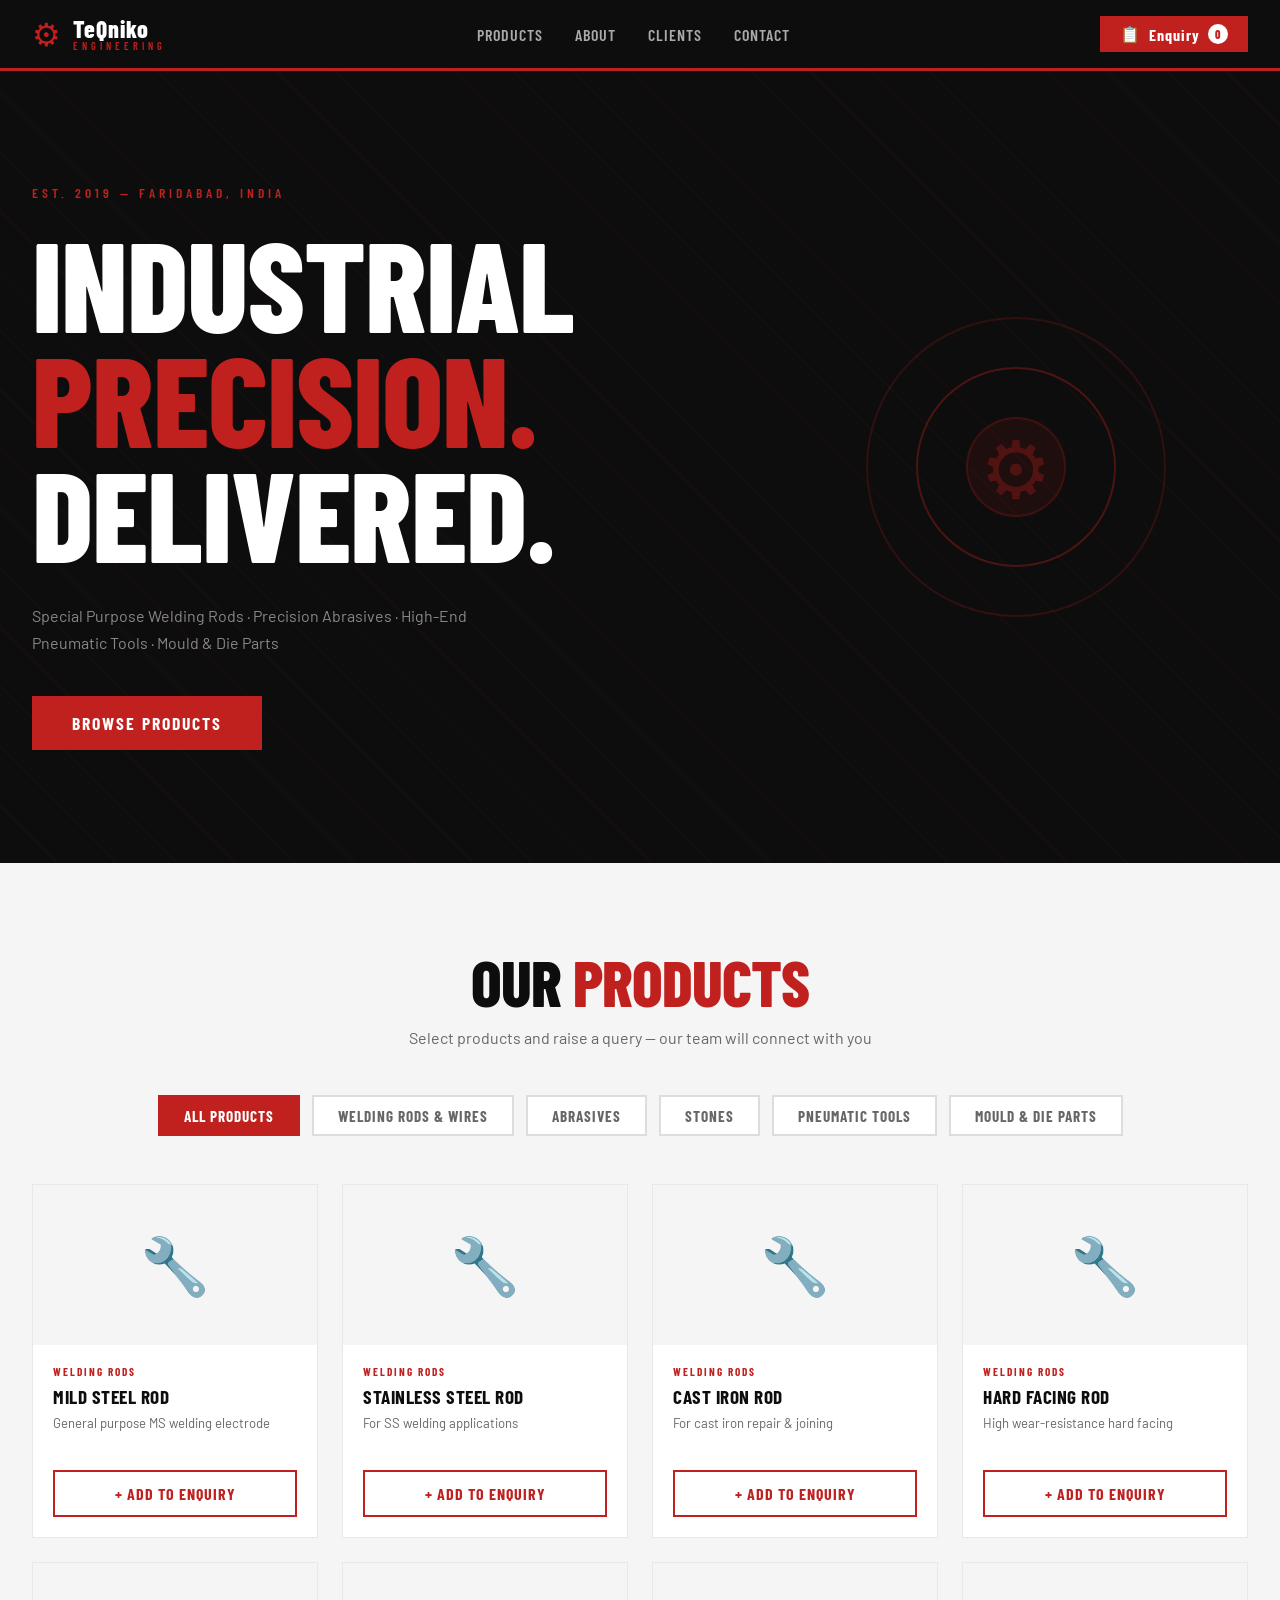
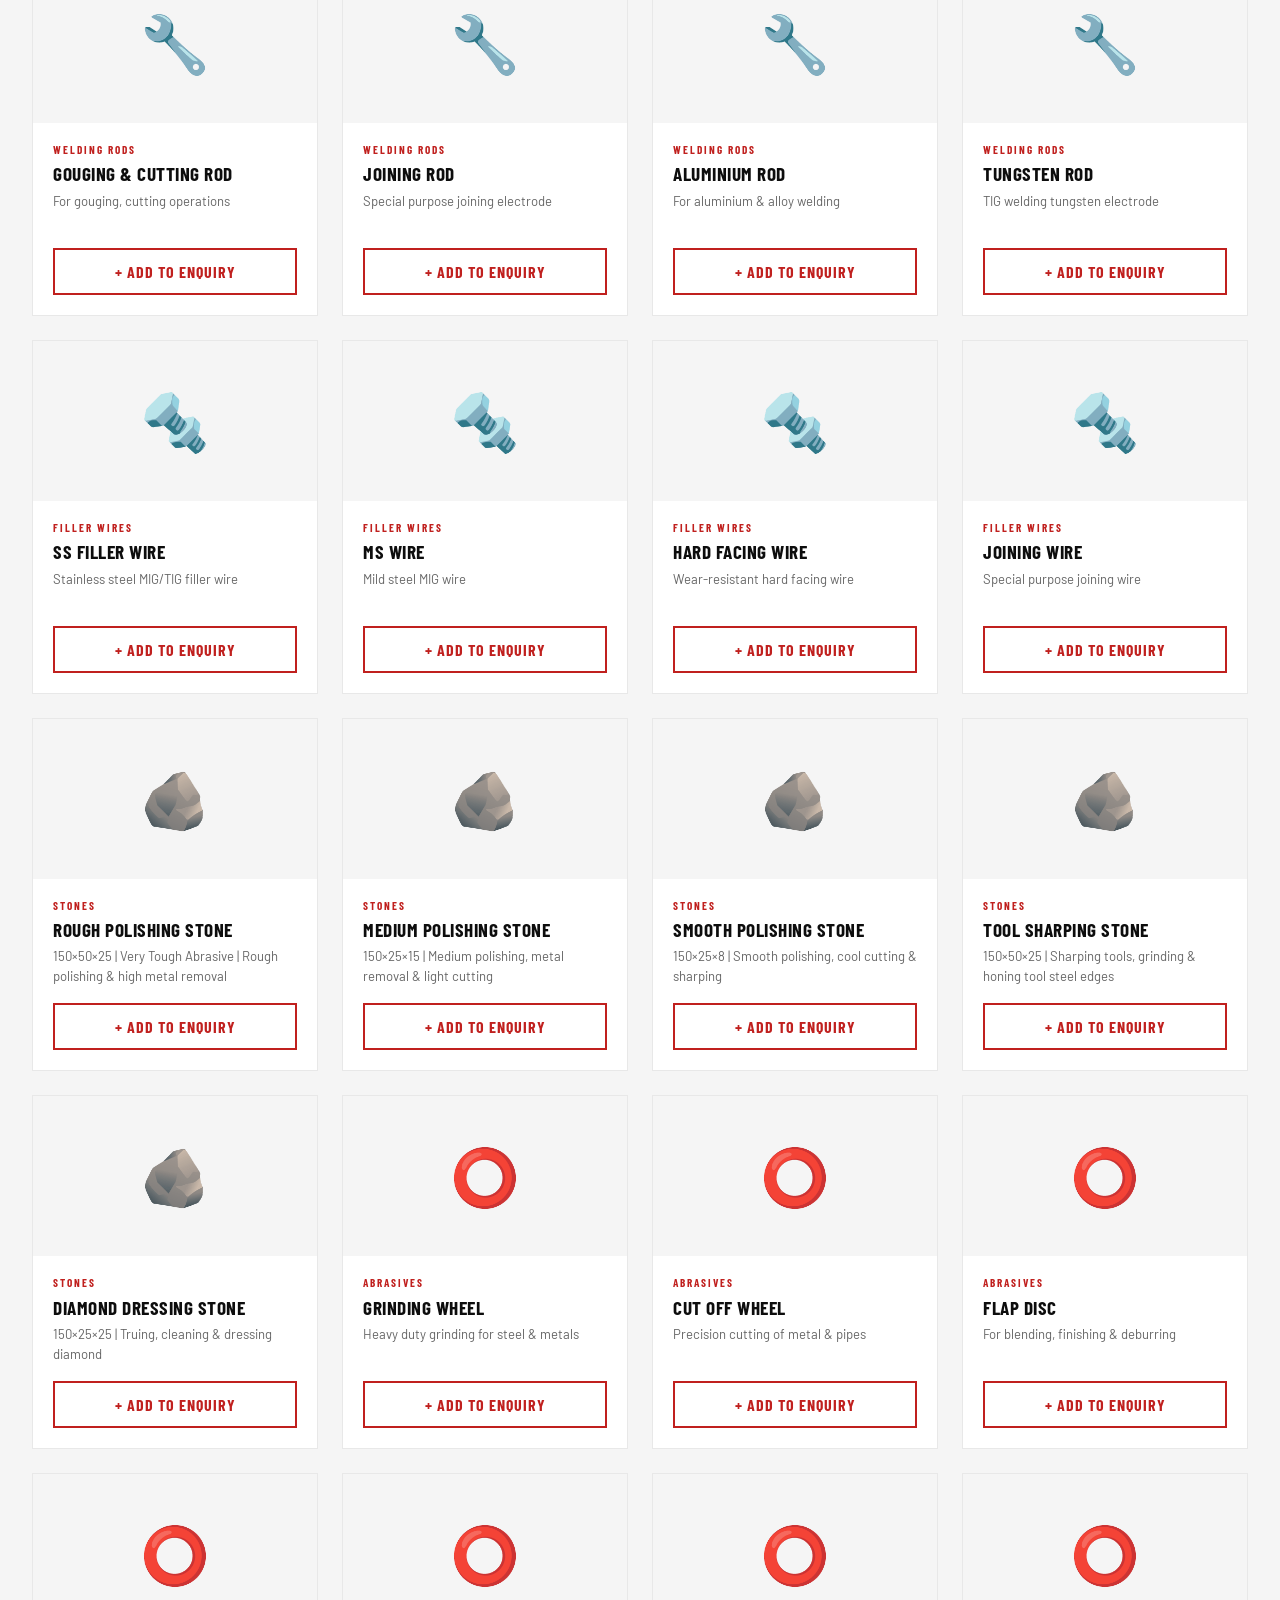
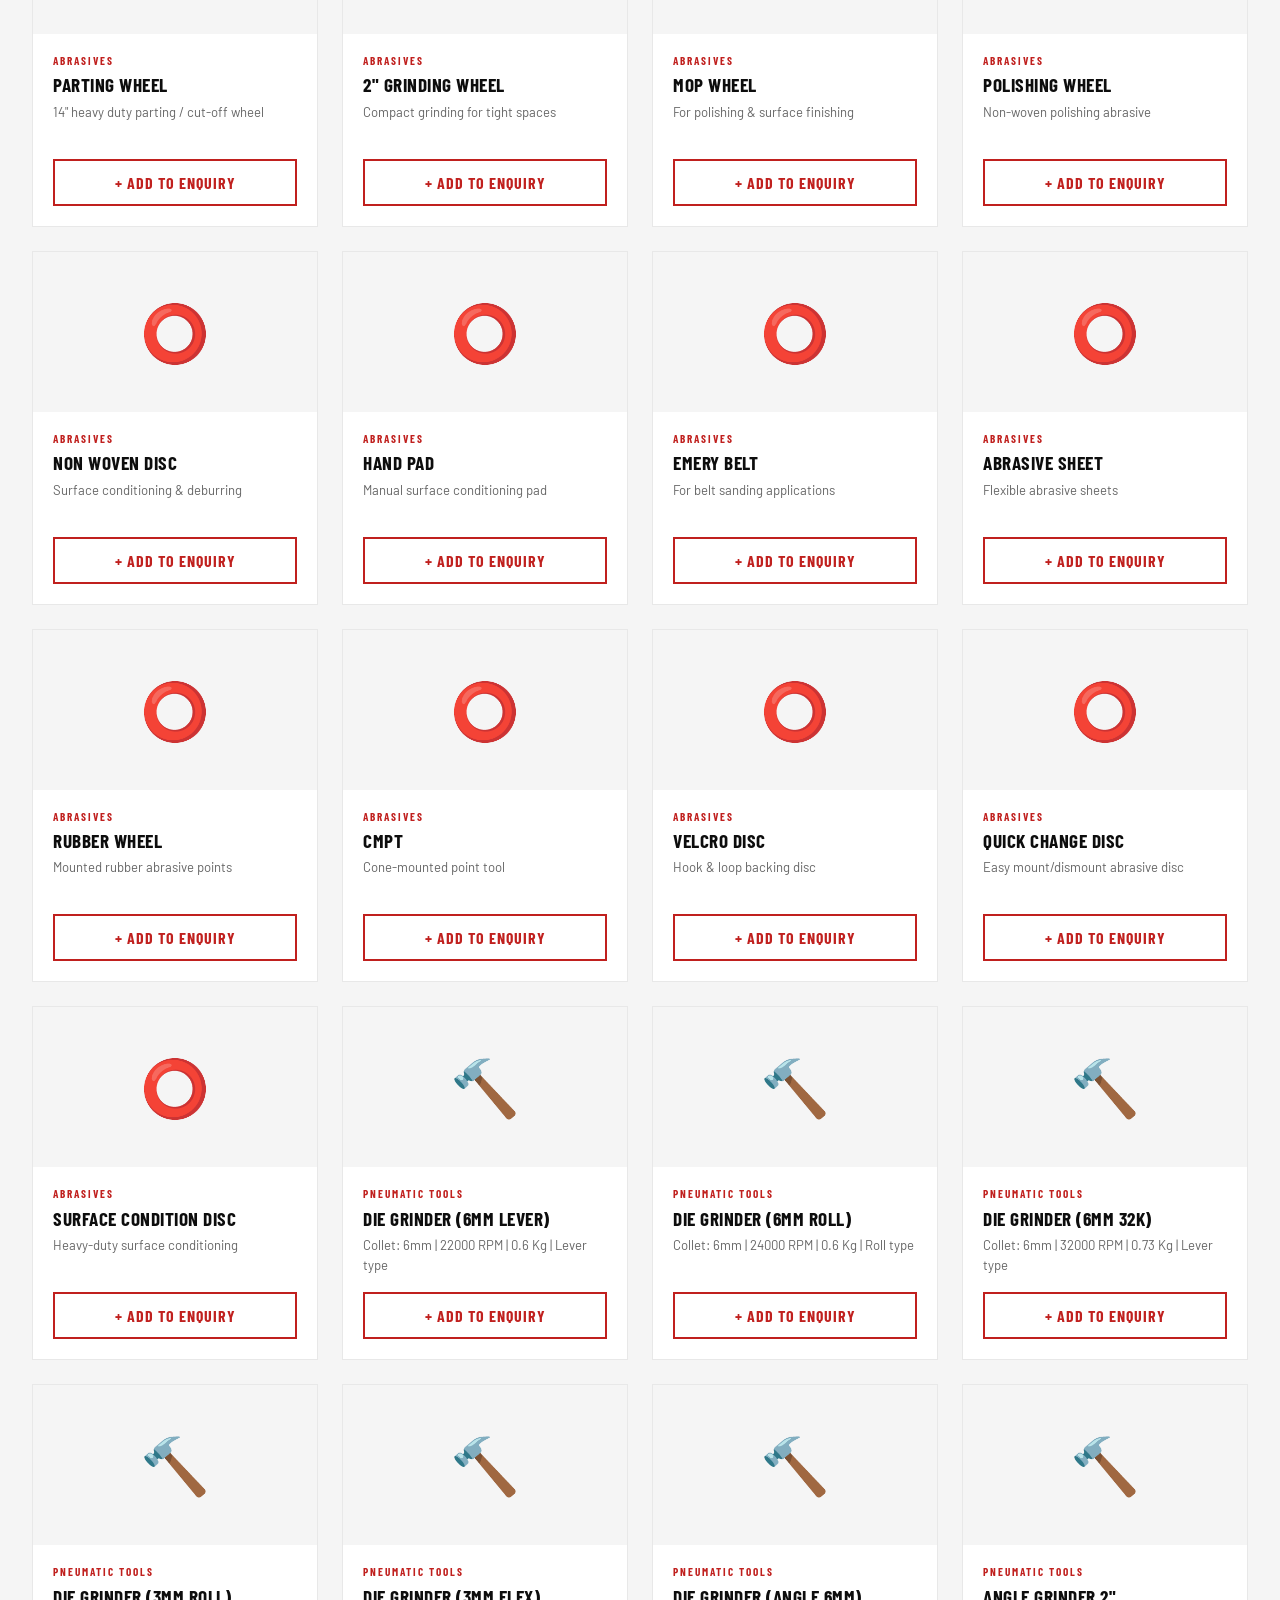
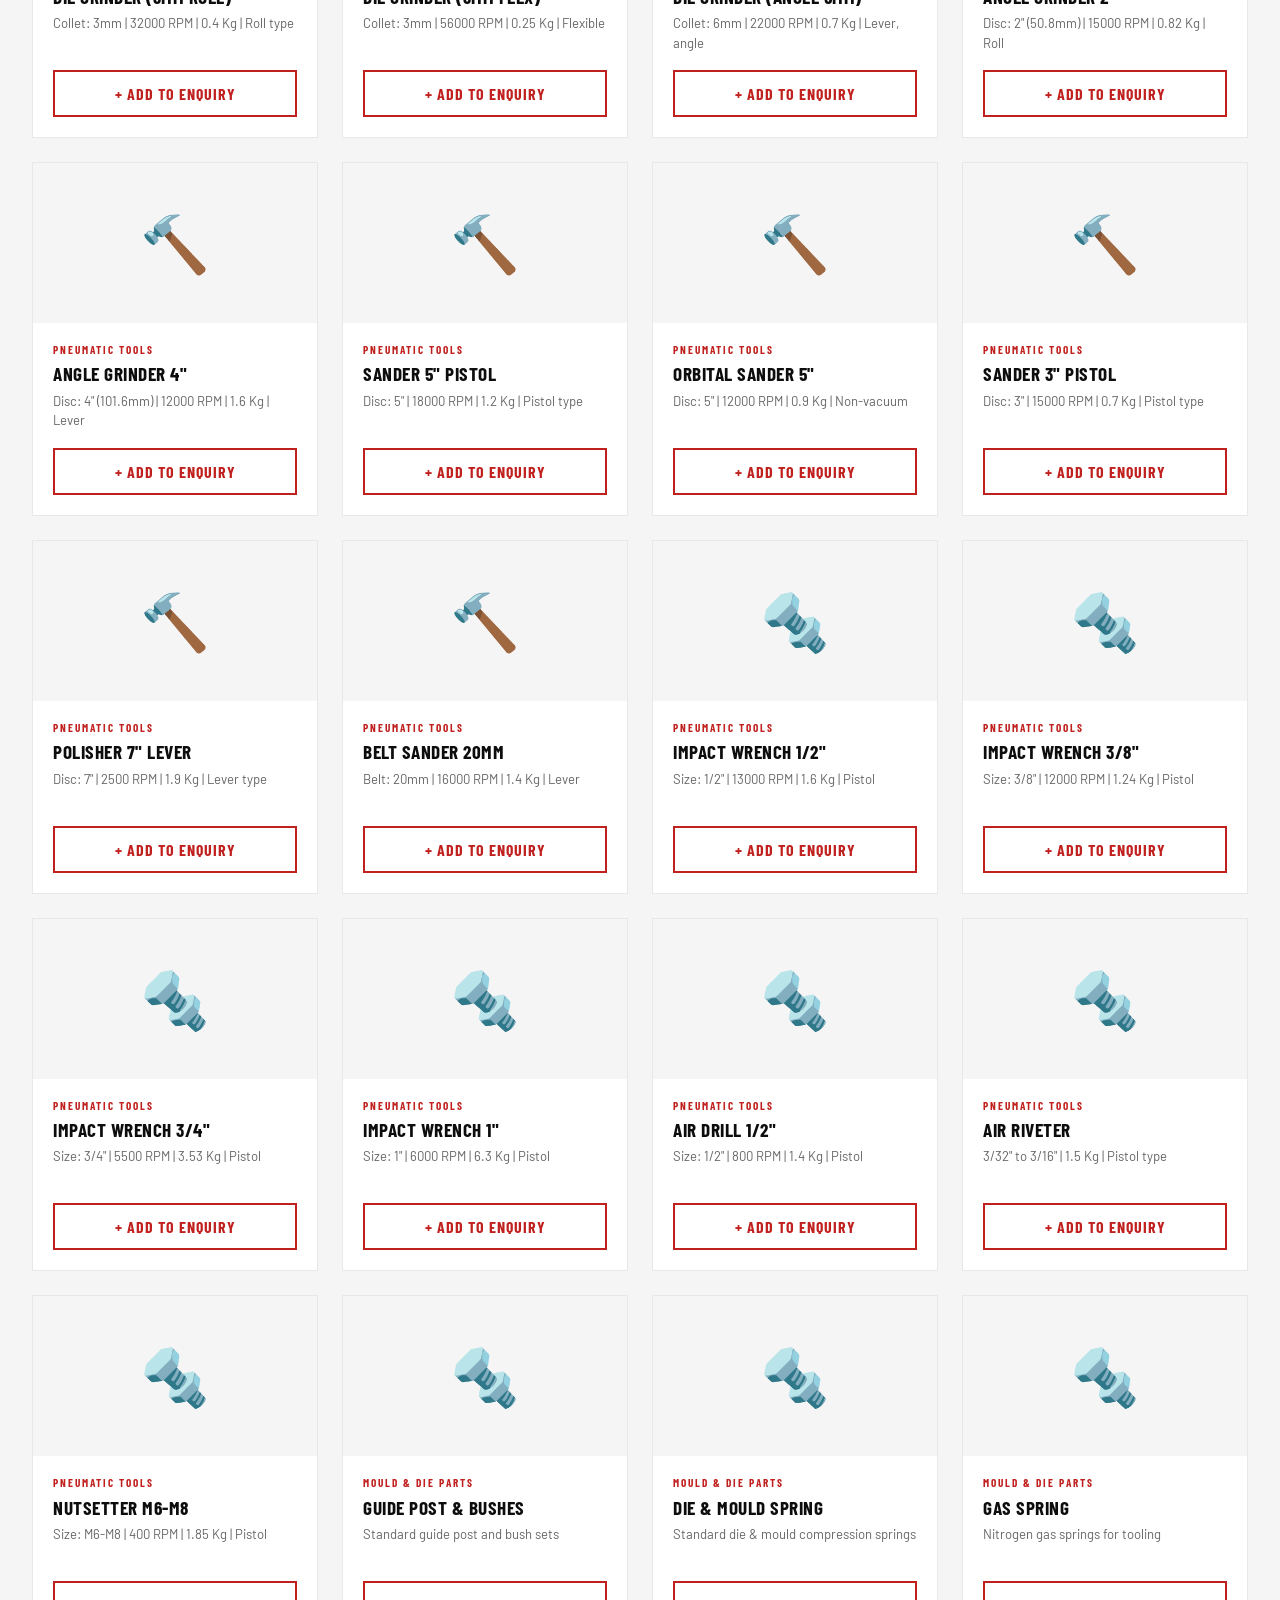
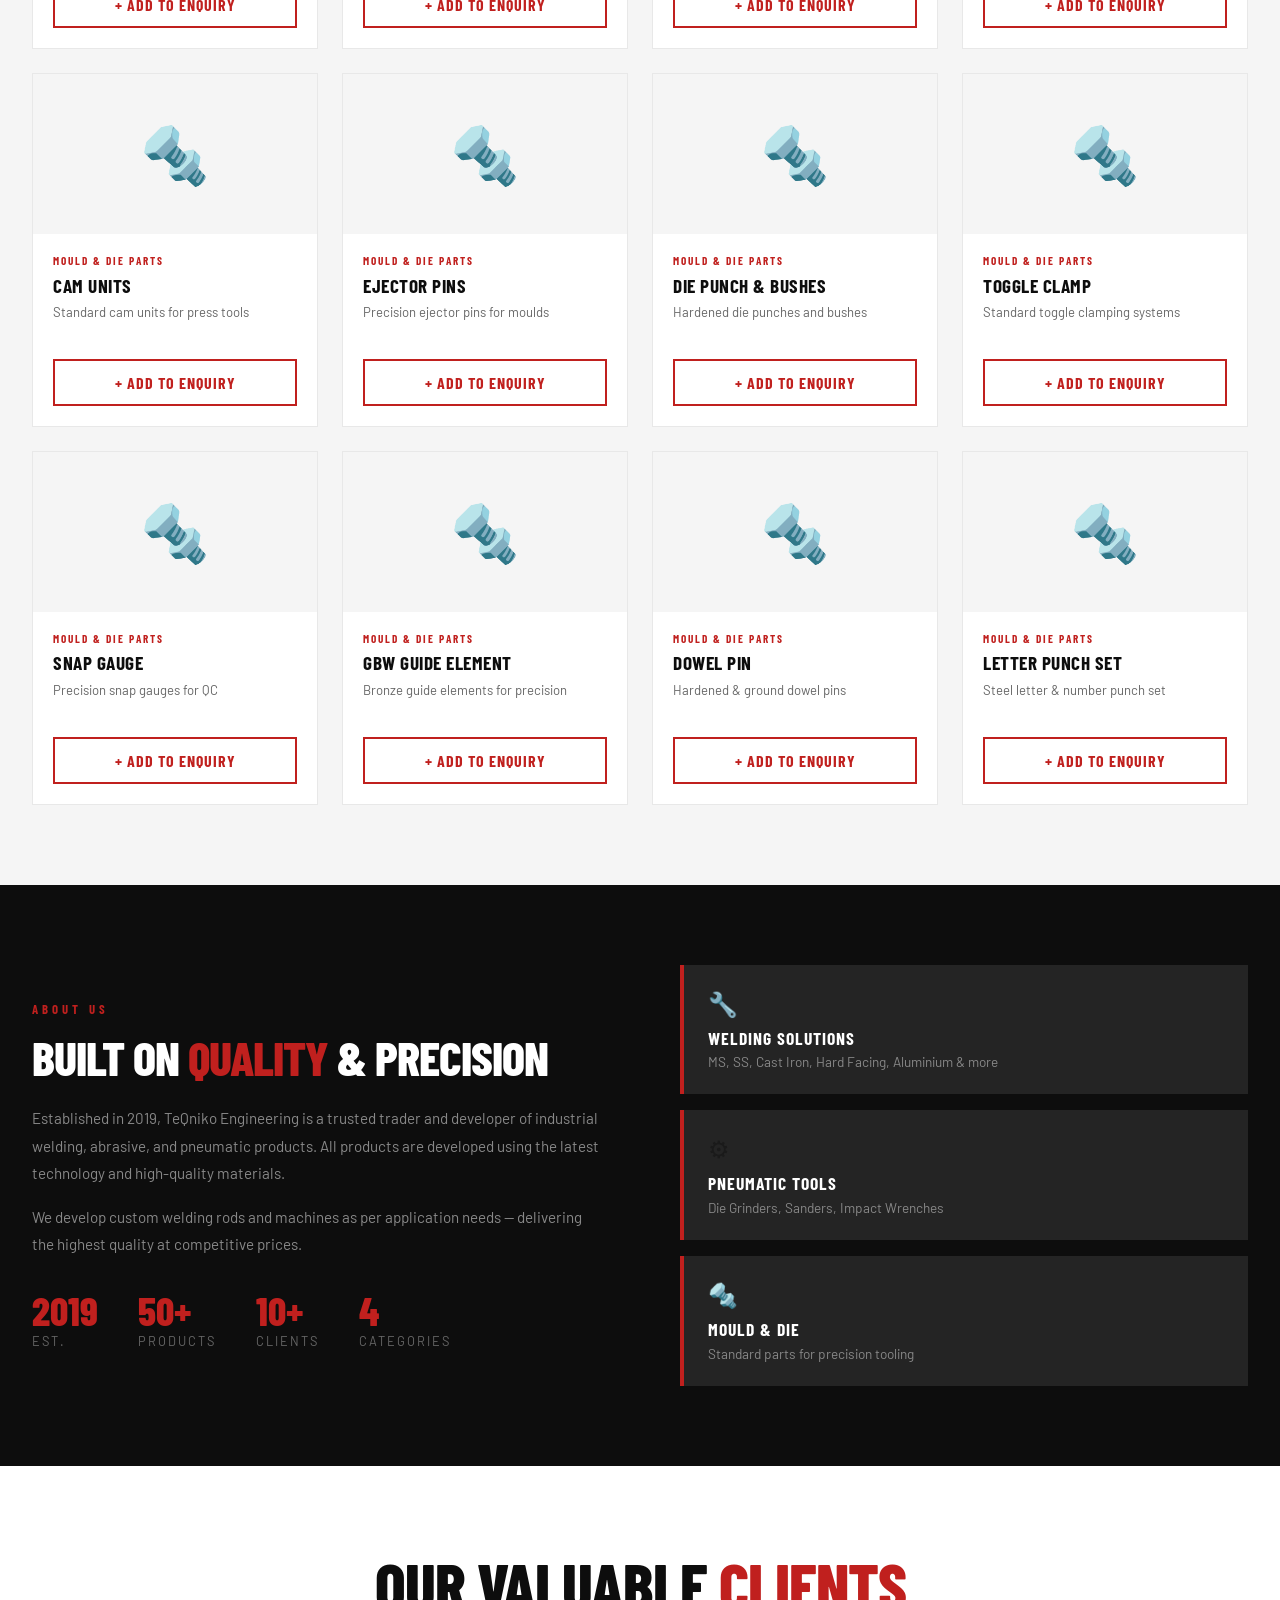
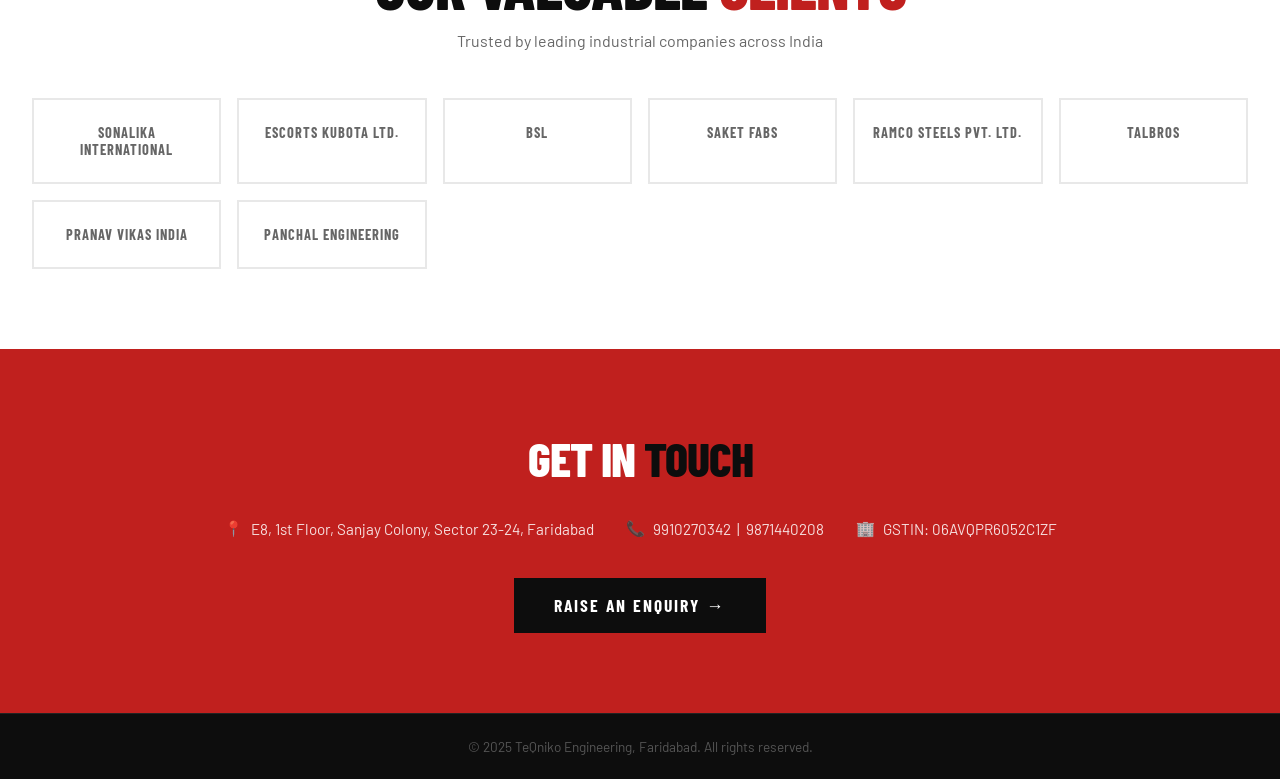
==== index.html @ f4d9d959 "Initial commit" ====
<!DOCTYPE html>
<html lang="en">
<head>
  <meta charset="UTF-8" />
  <meta name="viewport" content="width=device-width, initial-scale=1.0"/>
  <title>TeQniko Engineering — Industrial Products</title>
  <link rel="stylesheet" href="style.css" />
  <link href="https://fonts.googleapis.com/css2?family=Barlow+Condensed:wght@400;600;700;800&family=Barlow:wght@300;400;500;600&display=swap" rel="stylesheet"/>
</head>
<body>

<!-- HEADER -->
<header class="header">
  <div class="header-inner">
    <div class="logo">
      <div class="logo-icon">⚙</div>
      <div class="logo-text">
        <span class="logo-main">TeQniko</span>
        <span class="logo-sub">ENGINEERING</span>
      </div>
    </div>
    <nav class="nav">
      <a href="#products">Products</a>
      <a href="#about">About</a>
      <a href="#customers">Clients</a>
      <a href="#contact">Contact</a>
    </nav>
    <button class="cart-btn" onclick="window.location.href='cart.html'">
      <span class="cart-icon">📋</span>
      <span>Enquiry</span>
      <span class="cart-count" id="cartCount">0</span>
    </button>
  </div>
</header>

<!-- HERO -->
<section class="hero">
  <div class="hero-bg"></div>
  <div class="hero-content">
    <div class="hero-tag">EST. 2019 — FARIDABAD, INDIA</div>
    <h1 class="hero-title">Industrial<br/><span class="accent">Precision.</span><br/>Delivered.</h1>
    <p class="hero-desc">Special Purpose Welding Rods · Precision Abrasives · High-End Pneumatic Tools · Mould & Die Parts</p>
    <a href="#products" class="hero-cta">Browse Products</a>
  </div>
  <div class="hero-visual">
    <div class="hero-circle c1"></div>
    <div class="hero-circle c2"></div>
    <div class="hero-circle c3"></div>
    <div class="hero-gear">⚙</div>
  </div>
</section>

<!-- CATEGORY FILTER -->
<section class="products-section" id="products">
  <div class="section-header">
    <h2>Our <span class="accent">Products</span></h2>
    <p>Select products and raise a query — our team will connect with you</p>
  </div>
  <div class="filter-bar">
    <button class="filter-btn active" data-cat="all">All Products</button>
    <button class="filter-btn" data-cat="welding">Welding Rods & Wires</button>
    <button class="filter-btn" data-cat="abrasives">Abrasives</button>
    <button class="filter-btn" data-cat="stones">Stones</button>
    <button class="filter-btn" data-cat="pneumatic">Pneumatic Tools</button>
    <button class="filter-btn" data-cat="mould">Mould & Die Parts</button>
  </div>

  <div class="products-grid" id="productsGrid">
    <!-- Injected by JS -->
  </div>
</section>

<!-- ABOUT -->
<section class="about-section" id="about">
  <div class="about-inner">
    <div class="about-text">
      <div class="section-tag">About Us</div>
      <h2>Built on <span class="accent">Quality</span> & Precision</h2>
      <p>Established in 2019, TeQniko Engineering is a trusted trader and developer of industrial welding, abrasive, and pneumatic products. All products are developed using the latest technology and high-quality materials.</p>
      <p>We develop custom welding rods and machines as per application needs — delivering the highest quality at competitive prices.</p>
      <div class="about-stats">
        <div class="stat"><span>2019</span><label>Est.</label></div>
        <div class="stat"><span>50+</span><label>Products</label></div>
        <div class="stat"><span>10+</span><label>Clients</label></div>
        <div class="stat"><span>4</span><label>Categories</label></div>
      </div>
    </div>
    <div class="about-visual">
      <div class="about-card">
        <div class="about-card-icon">🔧</div>
        <h3>Welding Solutions</h3>
        <p>MS, SS, Cast Iron, Hard Facing, Aluminium & more</p>
      </div>
      <div class="about-card">
        <div class="about-card-icon">⚙</div>
        <h3>Pneumatic Tools</h3>
        <p>Die Grinders, Sanders, Impact Wrenches</p>
      </div>
      <div class="about-card">
        <div class="about-card-icon">🔩</div>
        <h3>Mould & Die</h3>
        <p>Standard parts for precision tooling</p>
      </div>
    </div>
  </div>
</section>

<!-- CLIENTS -->
<section class="clients-section" id="customers">
  <div class="section-header">
    <h2>Our Valuable <span class="accent">Clients</span></h2>
    <p>Trusted by leading industrial companies across India</p>
  </div>
  <div class="clients-grid">
    <div class="client-card">Sonalika International</div>
    <div class="client-card">Escorts Kubota Ltd.</div>
    <div class="client-card">BSL</div>
    <div class="client-card">Saket Fabs</div>
    <div class="client-card">Ramco Steels Pvt. Ltd.</div>
    <div class="client-card">Talbros</div>
    <div class="client-card">Pranav Vikas India</div>
    <div class="client-card">Panchal Engineering</div>
  </div>
</section>

<!-- CONTACT -->
<section class="contact-section" id="contact">
  <div class="contact-inner">
    <h2>Get In <span class="accent">Touch</span></h2>
    <div class="contact-details">
      <div class="contact-item">
        <span class="c-icon">📍</span>
        <span>E8, 1st Floor, Sanjay Colony, Sector 23-24, Faridabad</span>
      </div>
      <div class="contact-item">
        <span class="c-icon">📞</span>
        <span>9910270342 &nbsp;|&nbsp; 9871440208</span>
      </div>
      <div class="contact-item">
        <span class="c-icon">🏢</span>
        <span>GSTIN: 06AVQPR6052C1ZF</span>
      </div>
    </div>
    <button class="hero-cta" onclick="window.location.href='cart.html'">Raise an Enquiry →</button>
  </div>
</section>

<!-- FOOTER -->
<footer class="footer">
  <p>© 2025 TeQniko Engineering, Faridabad. All rights reserved.</p>
</footer>

<!-- TOAST -->
<div class="toast" id="toast"></div>

<script src="script.js"></script>
</body>
</html>
---- style.css ----
/* ===========================
   TEQNIKO ENGINEERING — CSS
   Theme: Industrial / Bold Red
=========================== */

:root {
  --red: #C0201E;
  --red-dark: #8B0000;
  --red-light: #E53935;
  --black: #0D0D0D;
  --dark: #1A1A1A;
  --dark2: #242424;
  --grey: #F5F5F5;
  --grey2: #E8E8E8;
  --text: #1A1A1A;
  --text-light: #666;
  --white: #FFFFFF;
  --font-display: 'Barlow Condensed', sans-serif;
  --font-body: 'Barlow', sans-serif;
}

* { box-sizing: border-box; margin: 0; padding: 0; }

html { scroll-behavior: smooth; }

body {
  font-family: var(--font-body);
  background: var(--white);
  color: var(--text);
  overflow-x: hidden;
}

.accent { color: var(--red); }

/* ====== HEADER ====== */
.header {
  position: sticky;
  top: 0;
  z-index: 100;
  background: var(--black);
  border-bottom: 3px solid var(--red);
}

.header-inner {
  max-width: 1280px;
  margin: 0 auto;
  padding: 0 2rem;
  height: 68px;
  display: flex;
  align-items: center;
  justify-content: space-between;
  gap: 2rem;
}

.logo {
  display: flex;
  align-items: center;
  gap: 0.75rem;
}

.logo-icon {
  font-size: 2rem;
  color: var(--red);
  animation: spin-slow 8s linear infinite;
}

@keyframes spin-slow {
  from { transform: rotate(0deg); }
  to { transform: rotate(360deg); }
}

.logo-text {
  display: flex;
  flex-direction: column;
  line-height: 1;
}

.logo-main {
  font-family: var(--font-display);
  font-size: 1.5rem;
  font-weight: 800;
  color: var(--white);
  letter-spacing: 1px;
}

.logo-sub {
  font-family: var(--font-display);
  font-size: 0.65rem;
  font-weight: 600;
  color: var(--red);
  letter-spacing: 4px;
}

.nav {
  display: flex;
  gap: 2rem;
}

.nav a {
  font-family: var(--font-display);
  font-weight: 600;
  font-size: 1rem;
  letter-spacing: 1px;
  color: #aaa;
  text-decoration: none;
  text-transform: uppercase;
  transition: color 0.2s;
}

.nav a:hover { color: var(--red); }

.cart-btn {
  display: flex;
  align-items: center;
  gap: 0.5rem;
  background: var(--red);
  color: white;
  border: none;
  padding: 0.5rem 1.25rem;
  font-family: var(--font-display);
  font-size: 1rem;
  font-weight: 700;
  letter-spacing: 1px;
  cursor: pointer;
  transition: background 0.2s;
  position: relative;
}

.cart-btn:hover { background: var(--red-light); }

.cart-count {
  background: white;
  color: var(--red);
  border-radius: 50%;
  width: 20px;
  height: 20px;
  display: flex;
  align-items: center;
  justify-content: center;
  font-size: 0.75rem;
  font-weight: 800;
}

.back-link {
  color: #aaa;
  text-decoration: none;
  font-family: var(--font-display);
  font-size: 1rem;
  font-weight: 600;
  letter-spacing: 1px;
  transition: color 0.2s;
}
.back-link:hover { color: var(--red); }

/* ====== HERO ====== */
.hero {
  background: var(--black);
  min-height: 88vh;
  display: flex;
  align-items: center;
  position: relative;
  overflow: hidden;
  padding: 4rem 2rem;
}

.hero-bg {
  position: absolute;
  inset: 0;
  background: repeating-linear-gradient(
    45deg,
    transparent,
    transparent 40px,
    rgba(192, 32, 30, 0.04) 40px,
    rgba(192, 32, 30, 0.04) 42px
  );
}

.hero-content {
  max-width: 1280px;
  margin: 0 auto;
  width: 100%;
  position: relative;
  z-index: 2;
}

.hero-tag {
  font-family: var(--font-display);
  font-size: 0.85rem;
  font-weight: 600;
  letter-spacing: 4px;
  color: var(--red);
  margin-bottom: 1.5rem;
  text-transform: uppercase;
}

.hero-title {
  font-family: var(--font-display);
  font-size: clamp(4rem, 10vw, 8rem);
  font-weight: 800;
  line-height: 0.9;
  color: var(--white);
  text-transform: uppercase;
  margin-bottom: 2rem;
  letter-spacing: -1px;
}

.hero-desc {
  font-size: 1rem;
  color: #888;
  max-width: 480px;
  line-height: 1.7;
  margin-bottom: 2.5rem;
}

.hero-cta {
  display: inline-block;
  background: var(--red);
  color: white;
  padding: 1rem 2.5rem;
  font-family: var(--font-display);
  font-size: 1.1rem;
  font-weight: 700;
  letter-spacing: 2px;
  text-transform: uppercase;
  text-decoration: none;
  border: none;
  cursor: pointer;
  transition: background 0.2s, transform 0.2s;
}

.hero-cta:hover {
  background: var(--red-light);
  transform: translateY(-2px);
}

.hero-visual {
  position: absolute;
  right: 5%;
  top: 50%;
  transform: translateY(-50%);
  width: 400px;
  height: 400px;
}

.hero-circle {
  position: absolute;
  border-radius: 50%;
  border: 2px solid rgba(192, 32, 30, 0.2);
}

.c1 { width: 300px; height: 300px; top: 50px; left: 50px; animation: pulse 3s ease-in-out infinite; }
.c2 { width: 200px; height: 200px; top: 100px; left: 100px; animation: pulse 3s ease-in-out infinite 0.5s; border-color: rgba(192,32,30,0.35); }
.c3 { width: 100px; height: 100px; top: 150px; left: 150px; background: rgba(192,32,30,0.1); animation: pulse 3s ease-in-out infinite 1s; }

.hero-gear {
  position: absolute;
  top: 50%;
  left: 50%;
  transform: translate(-50%, -50%);
  font-size: 5rem;
  color: var(--red);
  opacity: 0.3;
  animation: spin-slow 12s linear infinite;
}

@keyframes pulse {
  0%, 100% { transform: scale(1); opacity: 0.6; }
  50% { transform: scale(1.05); opacity: 1; }
}

/* ====== PRODUCTS SECTION ====== */
.products-section {
  padding: 5rem 2rem;
  background: var(--grey);
}

.section-header {
  text-align: center;
  max-width: 1280px;
  margin: 0 auto 3rem;
}

.section-header h2 {
  font-family: var(--font-display);
  font-size: clamp(2.5rem, 5vw, 4rem);
  font-weight: 800;
  text-transform: uppercase;
  letter-spacing: -1px;
  color: var(--black);
}

.section-header p {
  color: var(--text-light);
  margin-top: 0.5rem;
  font-size: 1rem;
}

.filter-bar {
  display: flex;
  flex-wrap: wrap;
  gap: 0.75rem;
  max-width: 1280px;
  margin: 0 auto 3rem;
  justify-content: center;
}

.filter-btn {
  font-family: var(--font-display);
  font-size: 0.95rem;
  font-weight: 700;
  letter-spacing: 1px;
  text-transform: uppercase;
  padding: 0.6rem 1.5rem;
  border: 2px solid #ddd;
  background: white;
  color: var(--text-light);
  cursor: pointer;
  transition: all 0.2s;
}

.filter-btn:hover, .filter-btn.active {
  background: var(--red);
  color: white;
  border-color: var(--red);
}

.products-grid {
  max-width: 1280px;
  margin: 0 auto;
  display: grid;
  grid-template-columns: repeat(auto-fill, minmax(260px, 1fr));
  gap: 1.5rem;
}

/* ====== PRODUCT CARD ====== */
.product-card {
  background: white;
  border: 1px solid var(--grey2);
  overflow: hidden;
  transition: transform 0.2s, box-shadow 0.2s;
  animation: fadeIn 0.4s ease forwards;
  opacity: 0;
}

@keyframes fadeIn {
  from { opacity: 0; transform: translateY(16px); }
  to { opacity: 1; transform: translateY(0); }
}

.product-card:hover {
  transform: translateY(-4px);
  box-shadow: 0 12px 32px rgba(0,0,0,0.12);
}

.product-card.added {
  border-color: var(--red);
  box-shadow: 0 0 0 2px var(--red);
}

.product-img {
  width: 100%;
  height: 200px;
  object-fit: cover;
  background: #f0f0f0;
  display: flex;
  align-items: center;
  justify-content: center;
  font-size: 4rem;
}

.product-img img {
  width: 100%;
  height: 100%;
  object-fit: cover;
}

.product-body {
  padding: 1.25rem;
}

.product-cat {
  font-family: var(--font-display);
  font-size: 0.7rem;
  font-weight: 700;
  letter-spacing: 2px;
  text-transform: uppercase;
  color: var(--red);
  margin-bottom: 0.4rem;
}

.product-name {
  font-family: var(--font-display);
  font-size: 1.2rem;
  font-weight: 700;
  color: var(--black);
  text-transform: uppercase;
  letter-spacing: 0.5px;
  margin-bottom: 0.4rem;
}

.product-spec {
  font-size: 0.82rem;
  color: var(--text-light);
  line-height: 1.5;
  margin-bottom: 1rem;
  min-height: 2.5rem;
}

.add-btn {
  width: 100%;
  padding: 0.75rem;
  font-family: var(--font-display);
  font-size: 1rem;
  font-weight: 700;
  letter-spacing: 1px;
  text-transform: uppercase;
  border: 2px solid var(--red);
  background: transparent;
  color: var(--red);
  cursor: pointer;
  transition: all 0.2s;
}

.add-btn:hover {
  background: var(--red);
  color: white;
}

.add-btn.added-state {
  background: var(--red);
  color: white;
}

/* ====== ABOUT ====== */
.about-section {
  padding: 5rem 2rem;
  background: var(--black);
}

.about-inner {
  max-width: 1280px;
  margin: 0 auto;
  display: grid;
  grid-template-columns: 1fr 1fr;
  gap: 5rem;
  align-items: center;
}

.section-tag {
  font-family: var(--font-display);
  font-size: 0.8rem;
  font-weight: 700;
  letter-spacing: 4px;
  color: var(--red);
  text-transform: uppercase;
  margin-bottom: 1rem;
}

.about-text h2 {
  font-family: var(--font-display);
  font-size: 3rem;
  font-weight: 800;
  color: white;
  text-transform: uppercase;
  letter-spacing: -1px;
  line-height: 1;
  margin-bottom: 1.5rem;
}

.about-text p {
  color: #888;
  line-height: 1.8;
  margin-bottom: 1rem;
  font-size: 0.95rem;
}

.about-stats {
  display: flex;
  gap: 2.5rem;
  margin-top: 2rem;
}

.stat span {
  display: block;
  font-family: var(--font-display);
  font-size: 2.5rem;
  font-weight: 800;
  color: var(--red);
  line-height: 1;
}

.stat label {
  font-size: 0.8rem;
  color: #666;
  text-transform: uppercase;
  letter-spacing: 2px;
}

.about-visual {
  display: flex;
  flex-direction: column;
  gap: 1rem;
}

.about-card {
  background: var(--dark2);
  border-left: 4px solid var(--red);
  padding: 1.5rem;
  transition: transform 0.2s;
}

.about-card:hover { transform: translateX(4px); }

.about-card-icon { font-size: 1.5rem; margin-bottom: 0.5rem; }

.about-card h3 {
  font-family: var(--font-display);
  font-size: 1.1rem;
  font-weight: 700;
  color: white;
  text-transform: uppercase;
  letter-spacing: 1px;
  margin-bottom: 0.3rem;
}

.about-card p { font-size: 0.85rem; color: #888; }

/* ====== CLIENTS ====== */
.clients-section {
  padding: 5rem 2rem;
  background: white;
}

.clients-grid {
  max-width: 1280px;
  margin: 0 auto;
  display: grid;
  grid-template-columns: repeat(auto-fill, minmax(180px, 1fr));
  gap: 1rem;
}

.client-card {
  border: 2px solid var(--grey2);
  padding: 1.5rem 1rem;
  text-align: center;
  font-family: var(--font-display);
  font-size: 0.9rem;
  font-weight: 700;
  letter-spacing: 1px;
  color: var(--text-light);
  text-transform: uppercase;
  transition: all 0.2s;
}

.client-card:hover {
  border-color: var(--red);
  color: var(--red);
}

/* ====== CONTACT ====== */
.contact-section {
  padding: 5rem 2rem;
  background: var(--red);
}

.contact-inner {
  max-width: 1280px;
  margin: 0 auto;
  text-align: center;
}

.contact-inner h2 {
  font-family: var(--font-display);
  font-size: 3rem;
  font-weight: 800;
  color: white;
  text-transform: uppercase;
  letter-spacing: -1px;
  margin-bottom: 2rem;
}

.contact-inner h2 .accent { color: var(--black); }

.contact-details {
  display: flex;
  justify-content: center;
  flex-wrap: wrap;
  gap: 2rem;
  margin-bottom: 2.5rem;
}

.contact-item {
  display: flex;
  align-items: center;
  gap: 0.5rem;
  color: rgba(255,255,255,0.85);
  font-size: 0.95rem;
}

.contact-inner .hero-cta {
  background: var(--black);
  color: white;
}

.contact-inner .hero-cta:hover { background: var(--dark2); }

/* ====== FOOTER ====== */
.footer {
  background: var(--black);
  border-top: 1px solid #222;
  padding: 1.5rem 2rem;
  text-align: center;
  color: #555;
  font-size: 0.85rem;
}

/* ====== TOAST ====== */
.toast {
  position: fixed;
  bottom: 2rem;
  right: 2rem;
  background: var(--black);
  color: white;
  padding: 1rem 1.75rem;
  font-family: var(--font-display);
  font-size: 1rem;
  font-weight: 600;
  letter-spacing: 1px;
  border-left: 4px solid var(--red);
  transform: translateX(200%);
  transition: transform 0.3s ease;
  z-index: 999;
}

.toast.show { transform: translateX(0); }

/* ====== CART PAGE ====== */
.cart-page { background: var(--grey); }

.cart-main {
  max-width: 1280px;
  margin: 0 auto;
  padding: 3rem 2rem;
}

.cart-container {
  display: grid;
  grid-template-columns: 1fr 1fr;
  gap: 3rem;
  align-items: start;
}

.cart-title {
  font-family: var(--font-display);
  font-size: 2rem;
  font-weight: 800;
  text-transform: uppercase;
  letter-spacing: -0.5px;
  color: var(--black);
  margin-bottom: 0.25rem;
}

.cart-subtitle {
  font-size: 0.9rem;
  color: var(--text-light);
  margin-bottom: 2rem;
}

.cart-items {
  display: flex;
  flex-direction: column;
  gap: 0.75rem;
}

.cart-item {
  background: white;
  border: 1px solid var(--grey2);
  padding: 1rem 1.25rem;
  display: flex;
  align-items: center;
  gap: 1rem;
  animation: fadeIn 0.3s ease forwards;
}

.cart-item-icon {
  font-size: 2rem;
  width: 50px;
  text-align: center;
}

.cart-item-info { flex: 1; }

.cart-item-name {
  font-family: var(--font-display);
  font-size: 1rem;
  font-weight: 700;
  text-transform: uppercase;
  color: var(--black);
}

.cart-item-cat {
  font-size: 0.78rem;
  color: var(--red);
  font-weight: 600;
  letter-spacing: 1px;
  text-transform: uppercase;
}

.cart-item-remove {
  background: none;
  border: none;
  color: #ccc;
  cursor: pointer;
  font-size: 1.2rem;
  transition: color 0.2s;
  padding: 0.25rem;
}

.cart-item-remove:hover { color: var(--red); }

.cart-empty {
  text-align: center;
  padding: 3rem 1rem;
  color: var(--text-light);
}

.empty-icon { font-size: 3rem; margin-bottom: 1rem; }

.cart-actions {
  display: flex;
  gap: 1rem;
  margin-top: 1.5rem;
  align-items: center;
}

.add-more-btn {
  font-family: var(--font-display);
  font-size: 0.9rem;
  font-weight: 700;
  letter-spacing: 1px;
  text-transform: uppercase;
  color: var(--red);
  text-decoration: none;
  border: 2px solid var(--red);
  padding: 0.6rem 1.25rem;
  transition: all 0.2s;
}

.add-more-btn:hover { background: var(--red); color: white; }

.clear-btn {
  font-family: var(--font-display);
  font-size: 0.9rem;
  font-weight: 700;
  letter-spacing: 1px;
  text-transform: uppercase;
  color: #aaa;
  border: 2px solid #ddd;
  background: none;
  padding: 0.6rem 1.25rem;
  cursor: pointer;
  transition: all 0.2s;
}

.clear-btn:hover { border-color: #999; color: #555; }

/* ====== FORM ====== */
.enquiry-form {
  background: white;
  padding: 2rem;
  border: 1px solid var(--grey2);
}

.form-group {
  margin-bottom: 1.25rem;
}

.form-group label {
  display: block;
  font-family: var(--font-display);
  font-size: 0.85rem;
  font-weight: 700;
  letter-spacing: 1px;
  text-transform: uppercase;
  color: var(--text-light);
  margin-bottom: 0.4rem;
}

.form-group input,
.form-group textarea {
  width: 100%;
  padding: 0.75rem 1rem;
  border: 2px solid var(--grey2);
  background: var(--grey);
  font-family: var(--font-body);
  font-size: 0.95rem;
  color: var(--text);
  outline: none;
  transition: border-color 0.2s;
  resize: none;
}

.form-group input:focus,
.form-group textarea:focus {
  border-color: var(--red);
  background: white;
}

.form-row {
  display: grid;
  grid-template-columns: 1fr 1fr;
  gap: 1rem;
}

.submit-btn {
  width: 100%;
  padding: 1.1rem;
  background: var(--red);
  color: white;
  border: none;
  font-family: var(--font-display);
  font-size: 1.2rem;
  font-weight: 800;
  letter-spacing: 2px;
  text-transform: uppercase;
  cursor: pointer;
  transition: background 0.2s, transform 0.2s;
  margin-top: 0.5rem;
}

.submit-btn:hover {
  background: var(--red-light);
  transform: translateY(-2px);
}

.submit-btn:disabled {
  background: #ccc;
  cursor: not-allowed;
  transform: none;
}

.form-note {
  font-size: 0.78rem;
  color: var(--text-light);
  text-align: center;
  margin-top: 1rem;
  line-height: 1.5;
}

/* ====== THANK YOU PAGE ====== */
.thankyou-page { background: var(--grey); }

.ty-main {
  min-height: 80vh;
  display: flex;
  align-items: center;
  justify-content: center;
  padding: 3rem 2rem;
}

.ty-card {
  background: white;
  border: 1px solid var(--grey2);
  border-top: 6px solid var(--red);
  max-width: 580px;
  width: 100%;
  padding: 3rem 2.5rem;
  text-align: center;
  animation: fadeIn 0.5s ease forwards;
}

.ty-icon { font-size: 4rem; margin-bottom: 1rem; }

.ty-card h1 {
  font-family: var(--font-display);
  font-size: 3rem;
  font-weight: 800;
  text-transform: uppercase;
  letter-spacing: -1px;
  color: var(--black);
  margin-bottom: 1rem;
}

.ty-msg {
  color: var(--text-light);
  line-height: 1.7;
  margin-bottom: 2rem;
  font-size: 0.95rem;
}

.ty-details {
  background: var(--grey);
  border: 1px solid var(--grey2);
  padding: 1.5rem;
  margin-bottom: 2rem;
  text-align: left;
}

.ty-row {
  display: flex;
  justify-content: space-between;
  padding: 0.5rem 0;
  border-bottom: 1px solid var(--grey2);
  font-size: 0.9rem;
}

.ty-row:last-child { border-bottom: none; }

.ty-row span { color: var(--text-light); }
.ty-row strong { color: var(--black); }

.ty-actions { margin-bottom: 1.5rem; }

.ty-contact {
  font-size: 0.85rem;
  color: var(--text-light);
}

.ty-contact a {
  display: block;
  color: var(--red);
  font-weight: 600;
  text-decoration: none;
  margin-top: 0.3rem;
}

/* ====== RESPONSIVE ====== */
@media (max-width: 900px) {
  .nav { display: none; }
  .hero-visual { display: none; }
  .about-inner { grid-template-columns: 1fr; gap: 2rem; }
  .cart-container { grid-template-columns: 1fr; }
  .form-row { grid-template-columns: 1fr; }
}

@media (max-width: 600px) {
  .hero-title { font-size: 3.5rem; }
  .about-stats { gap: 1.5rem; }
  .products-grid { grid-template-columns: 1fr 1fr; }
}
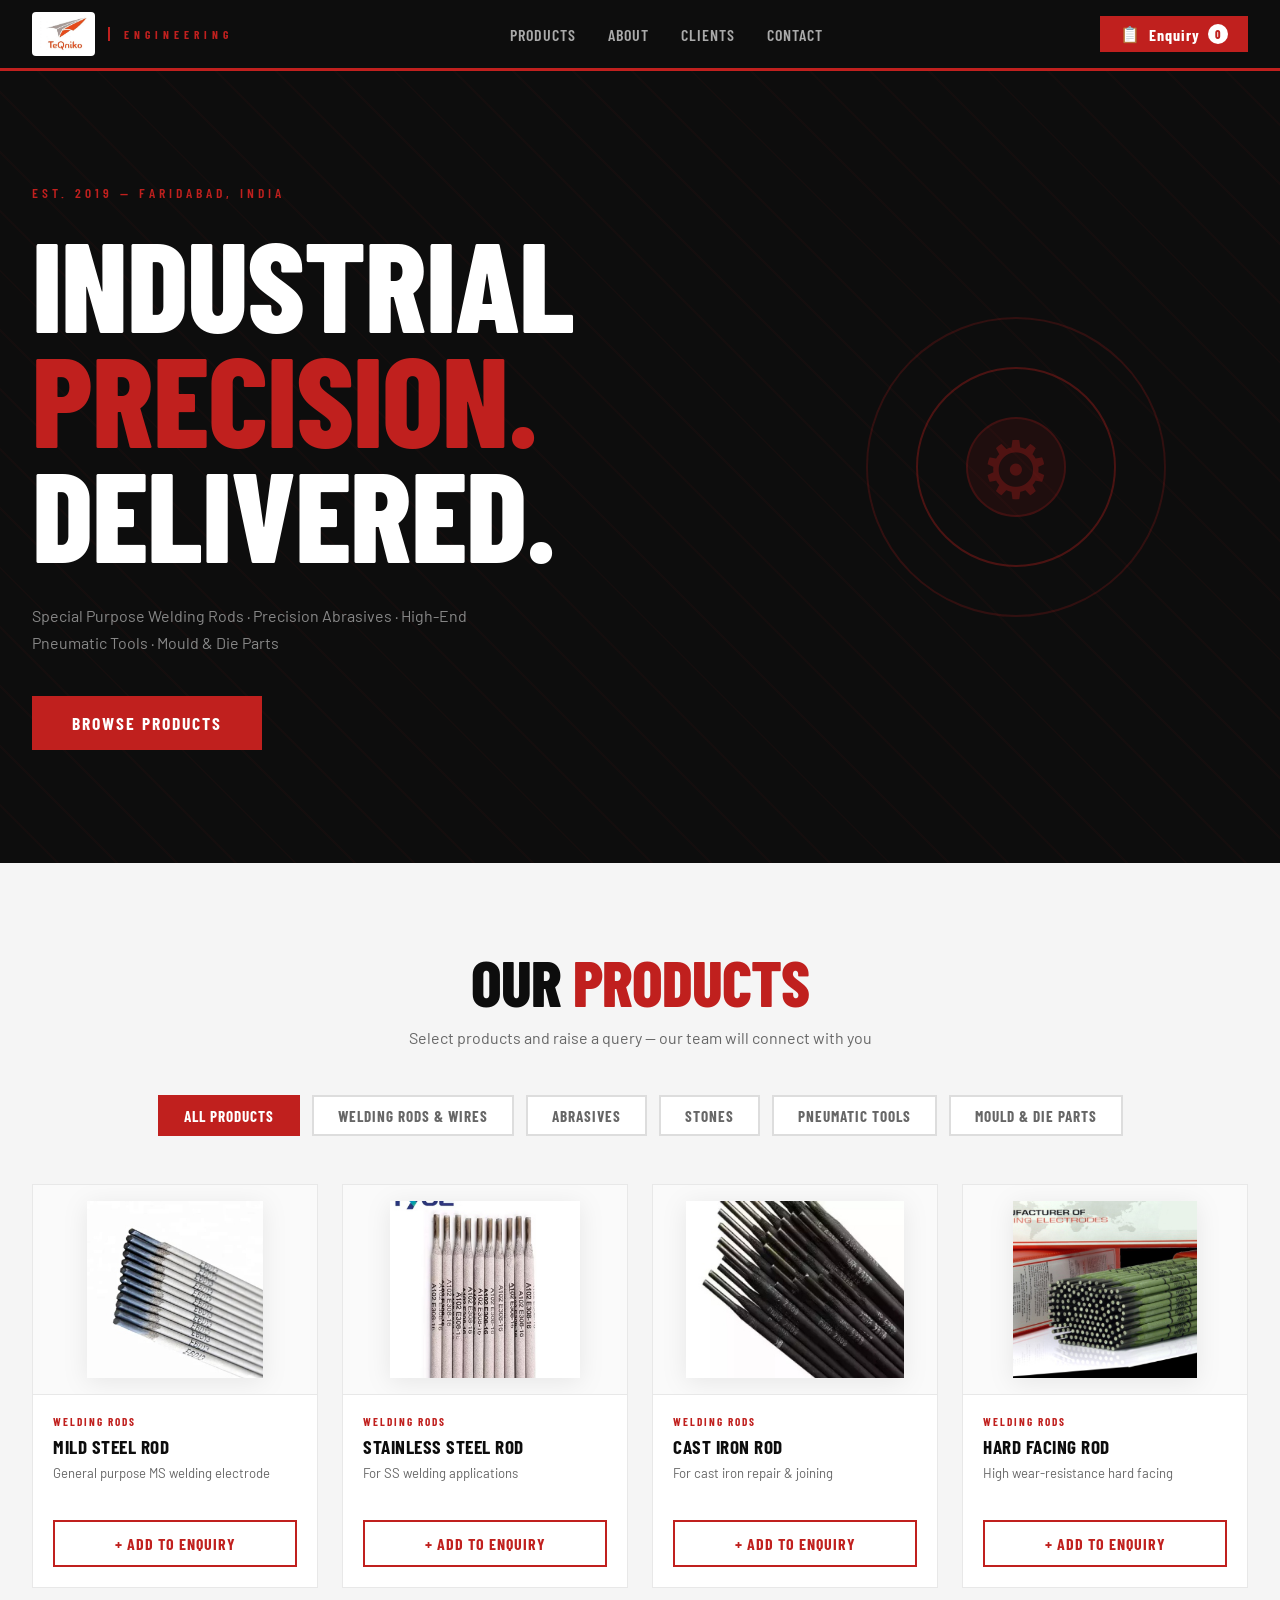
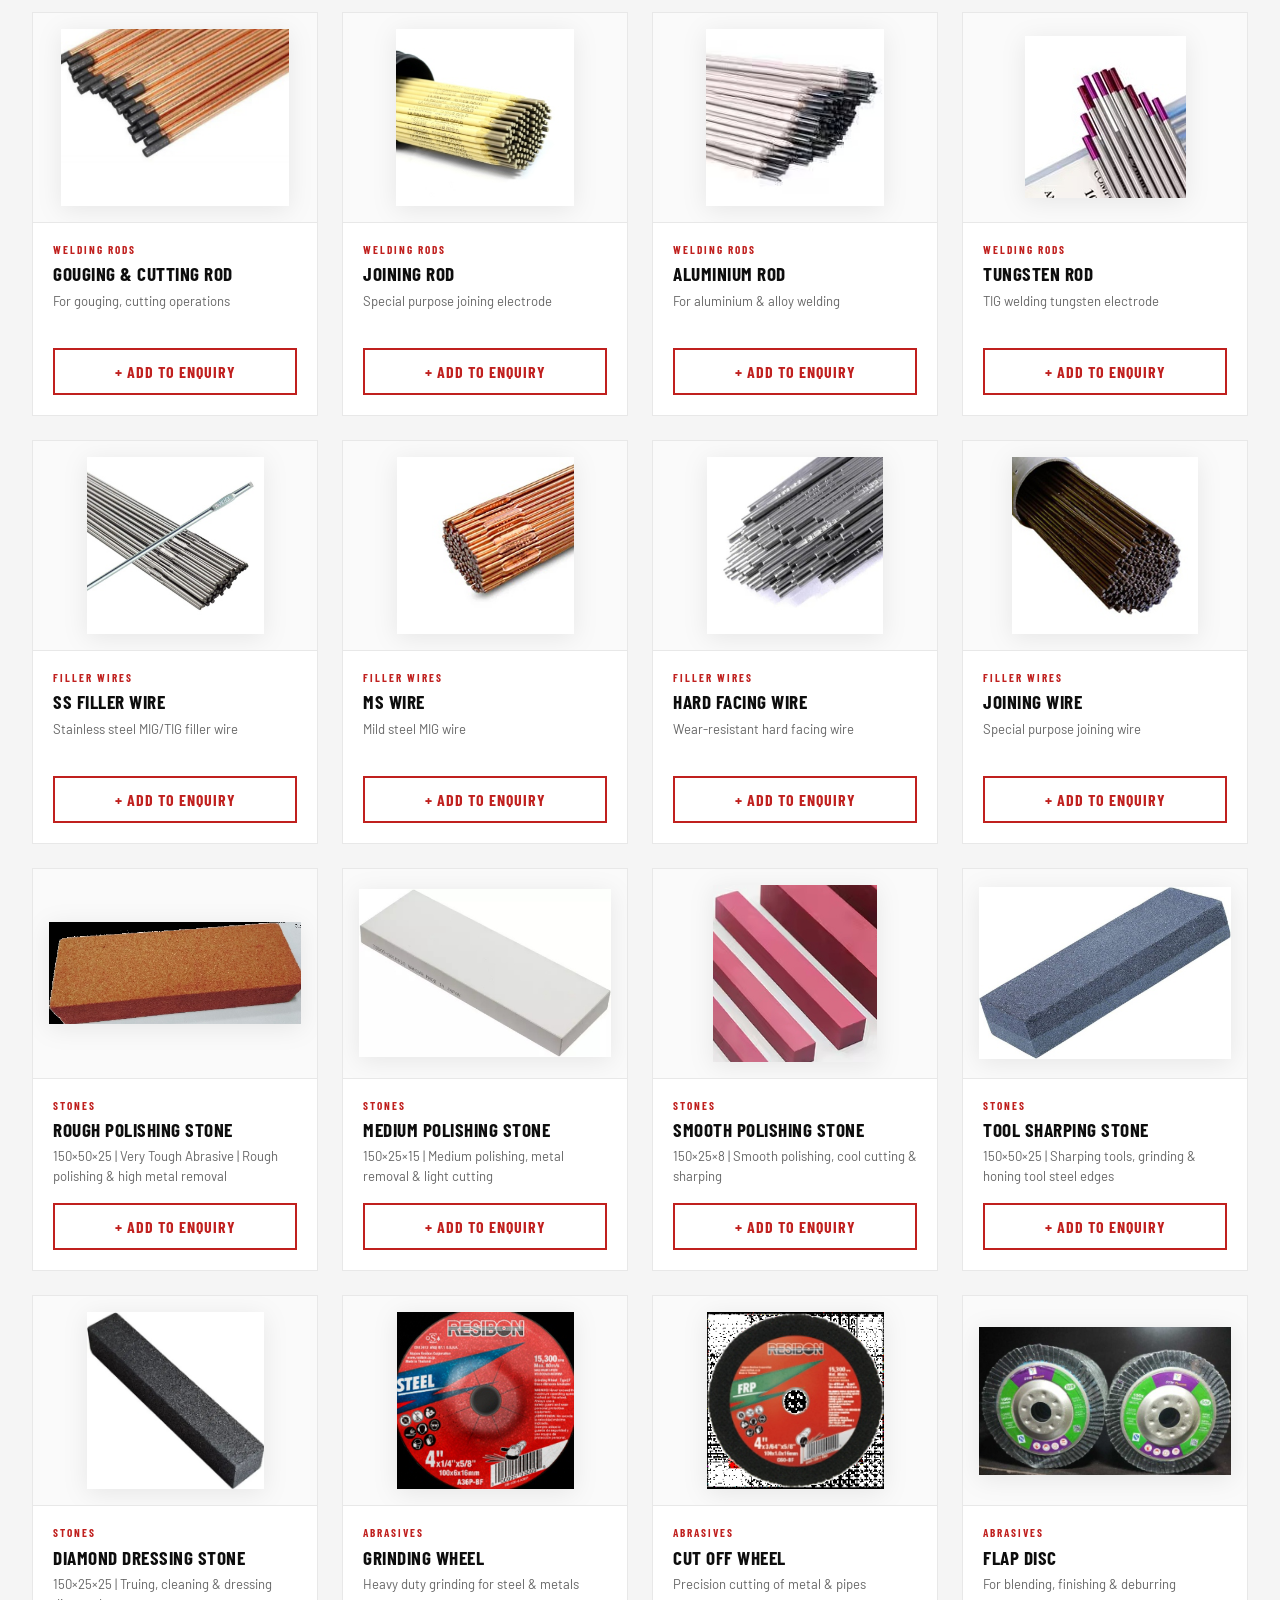
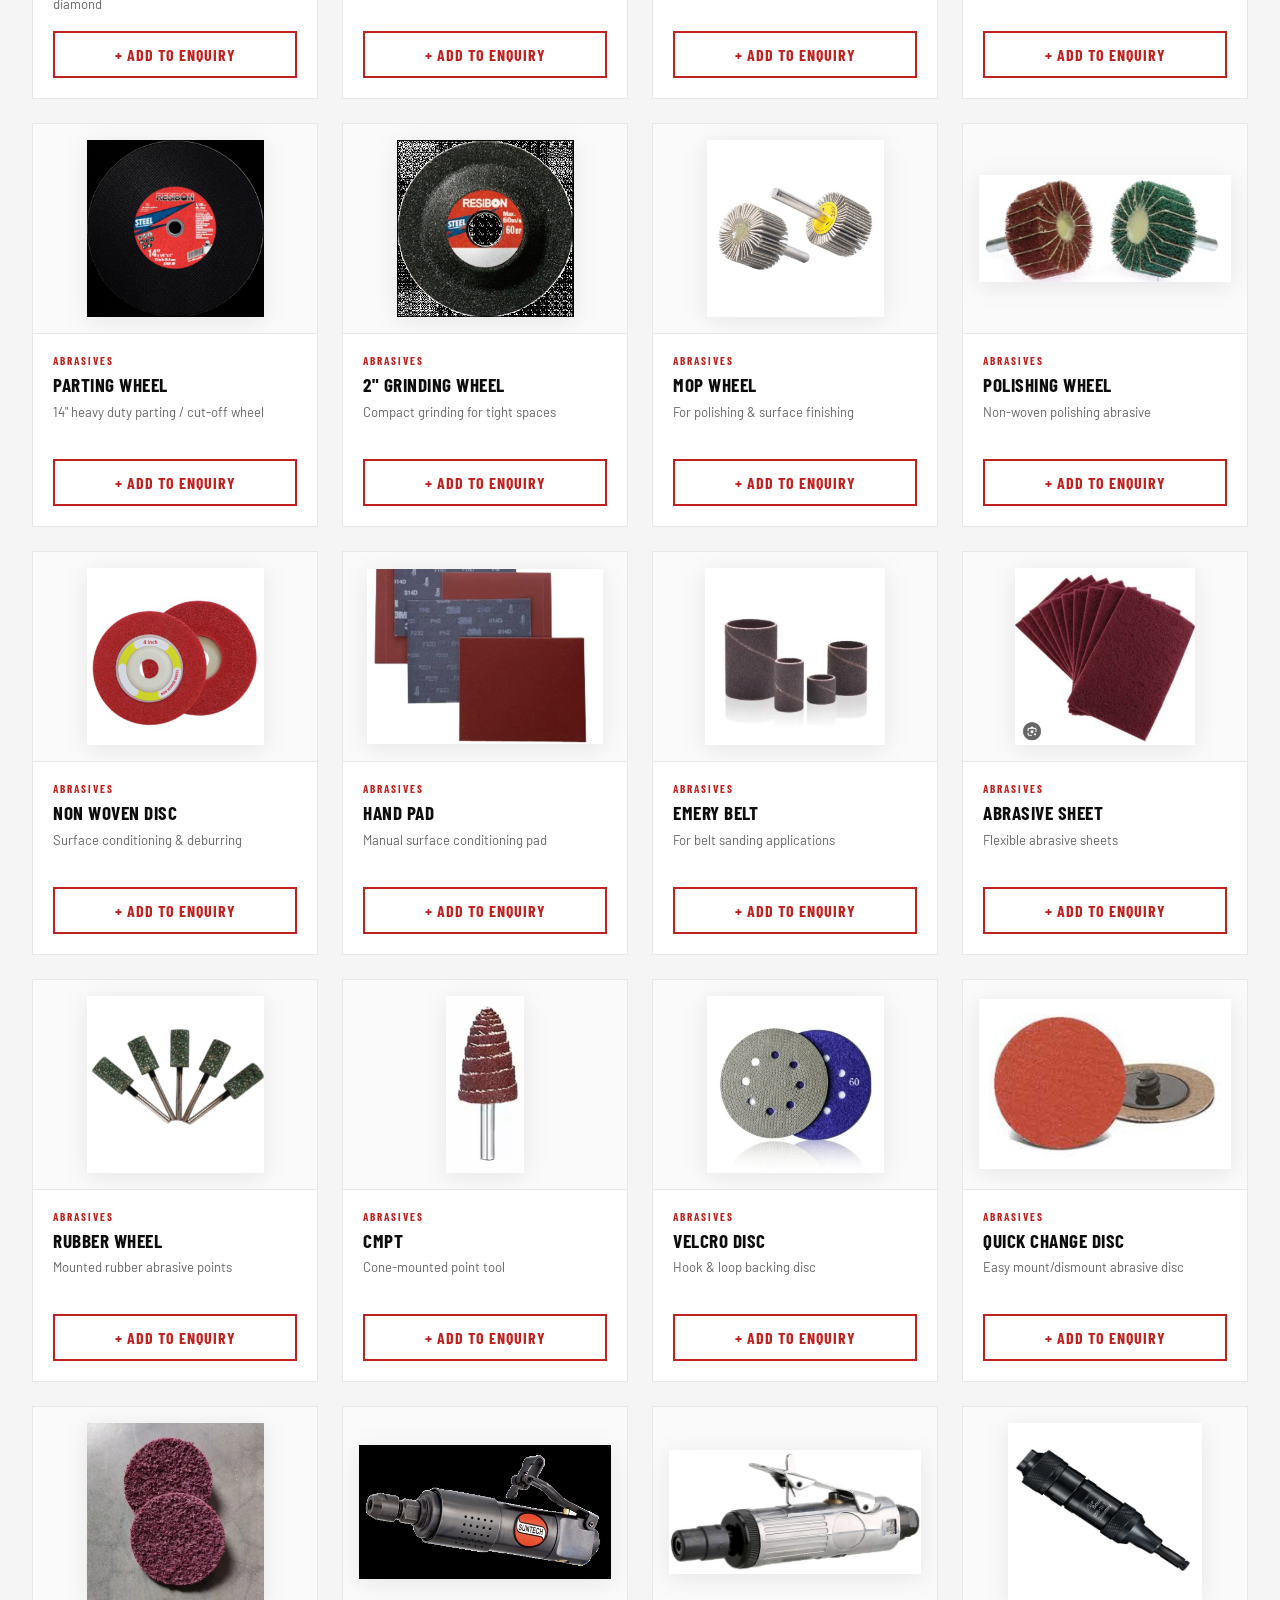
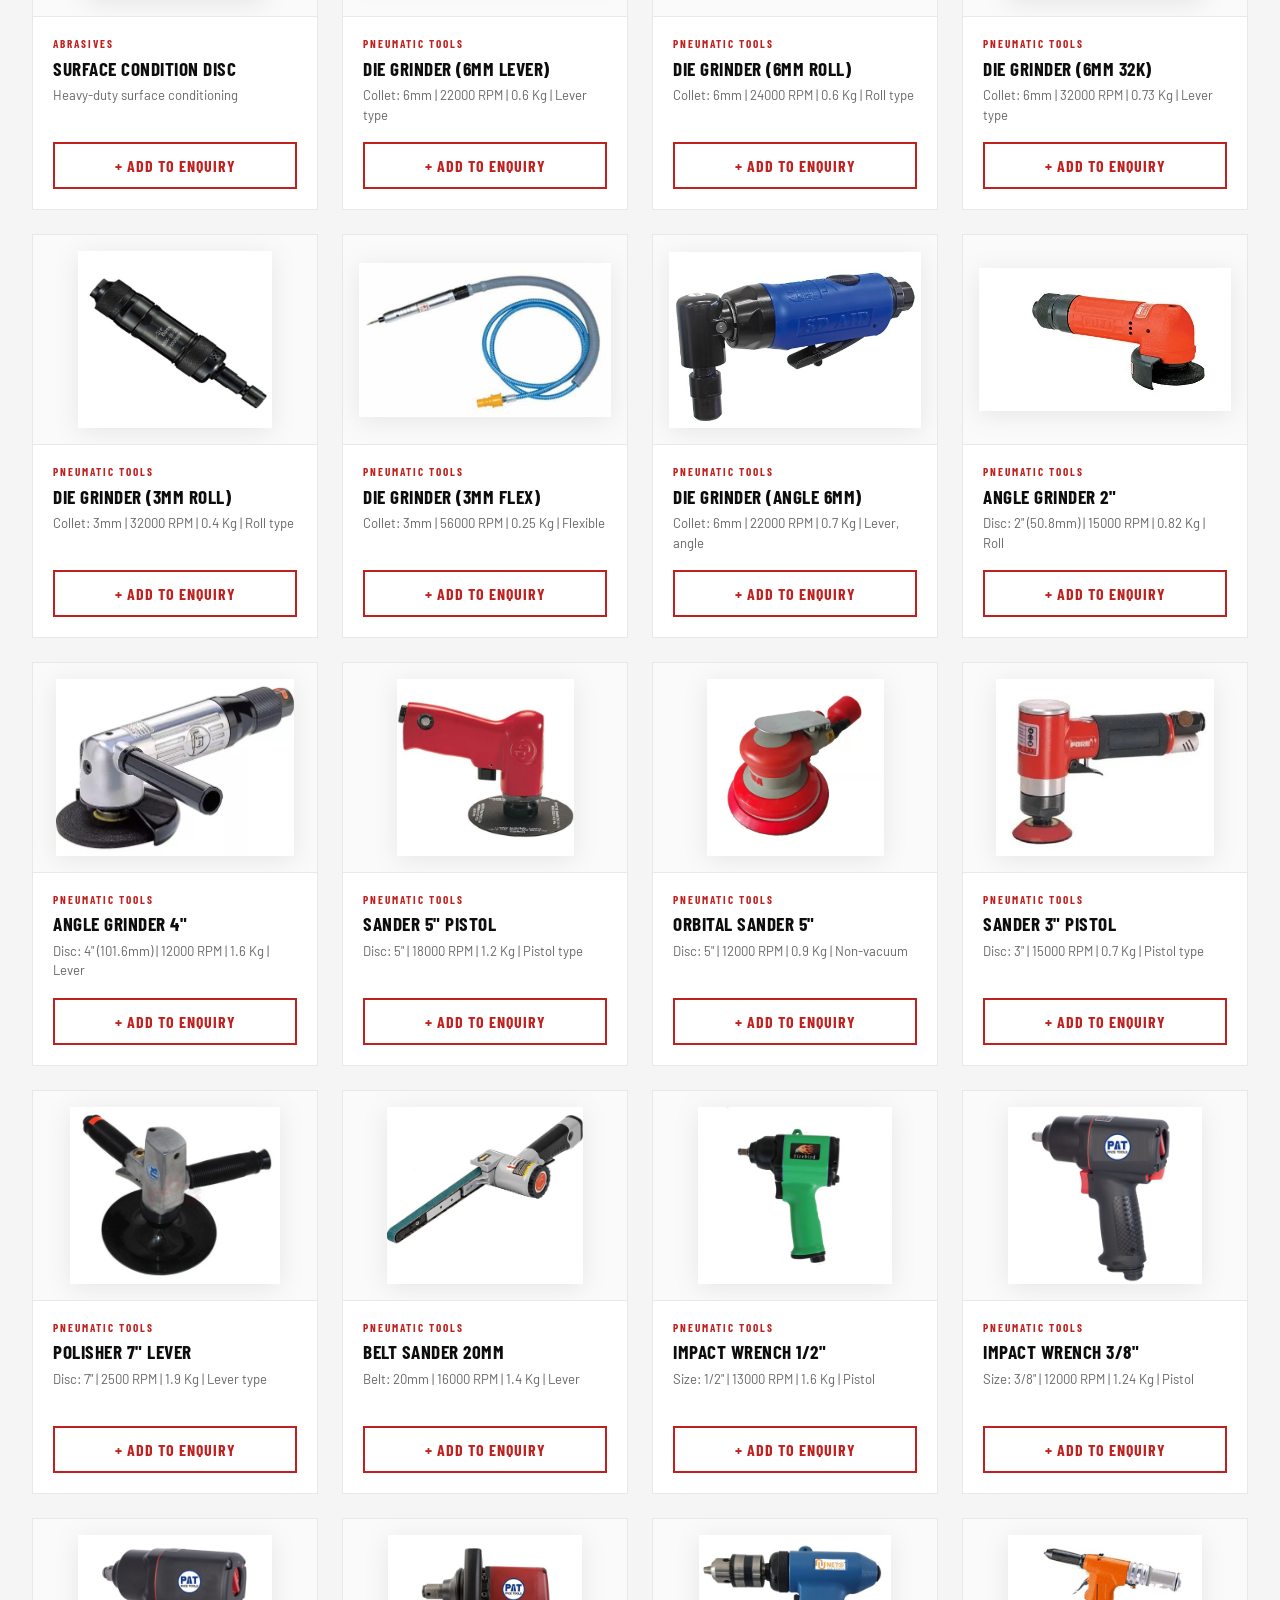
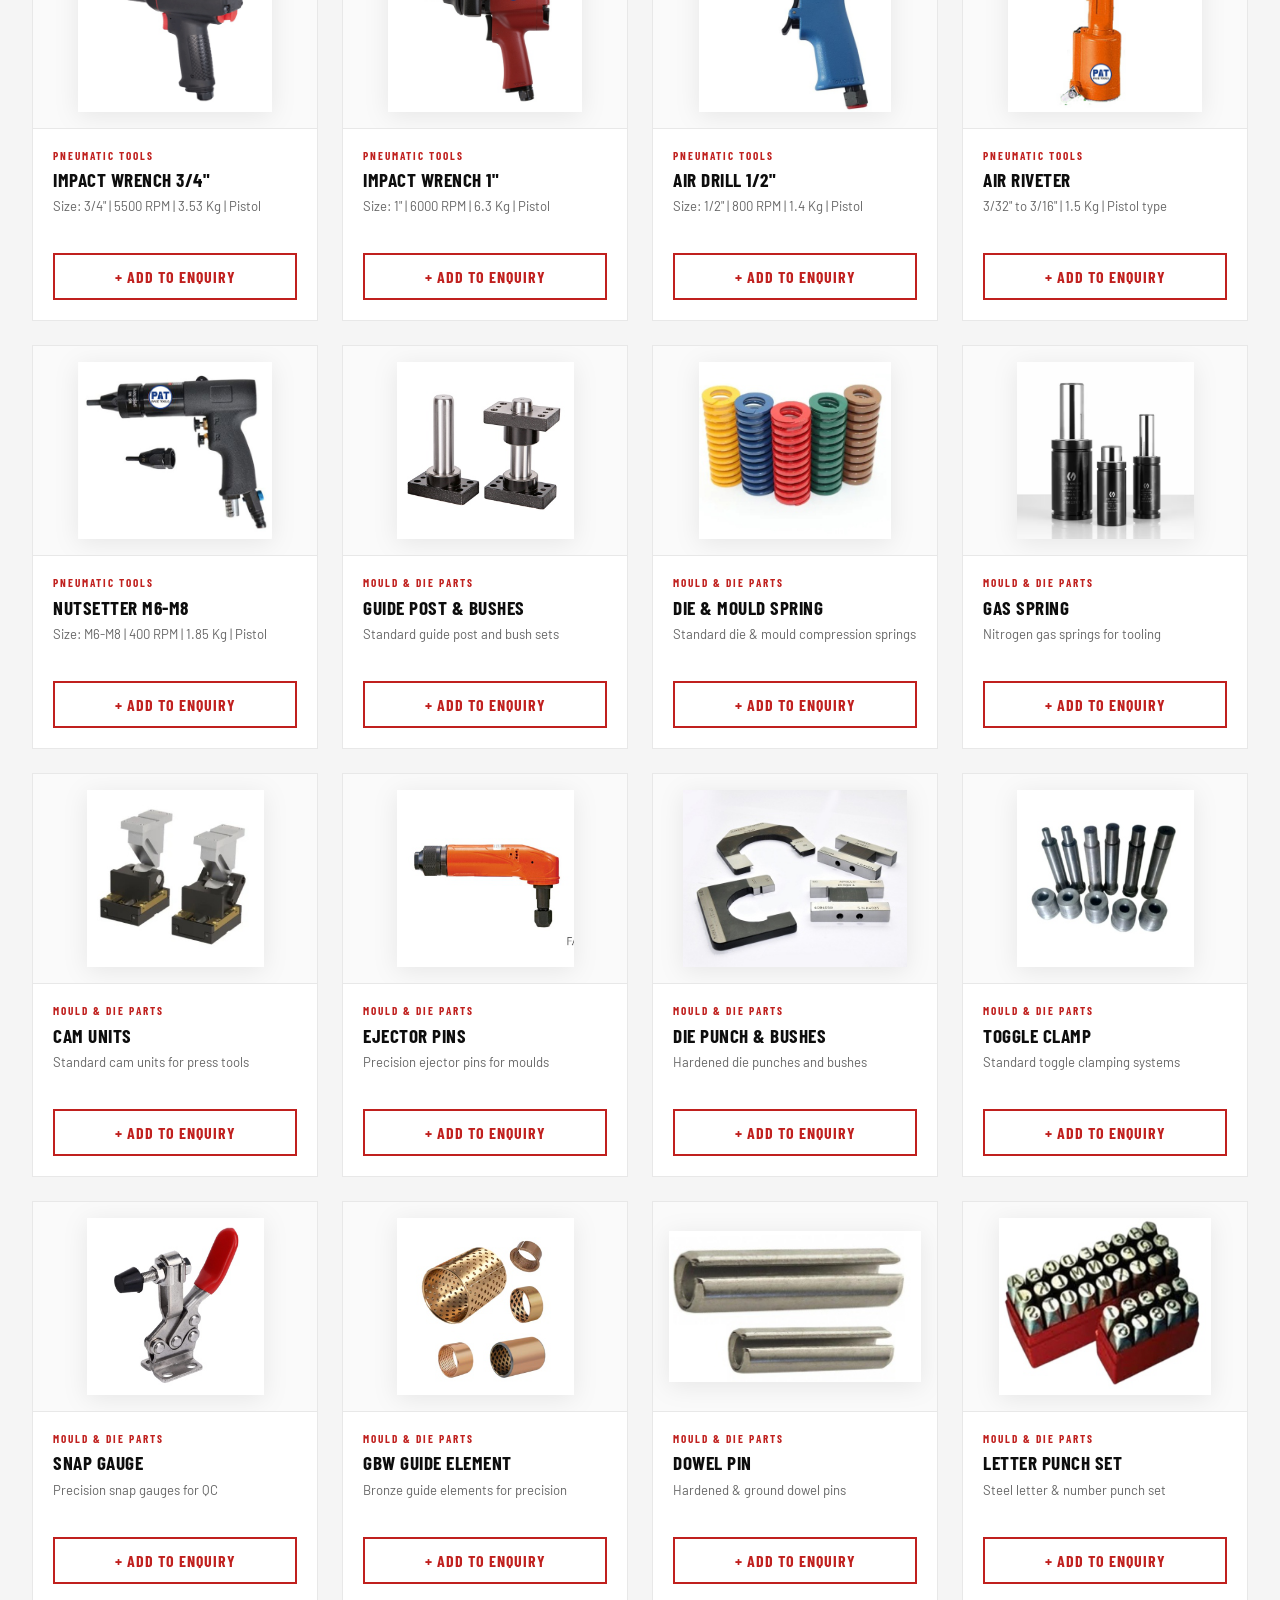
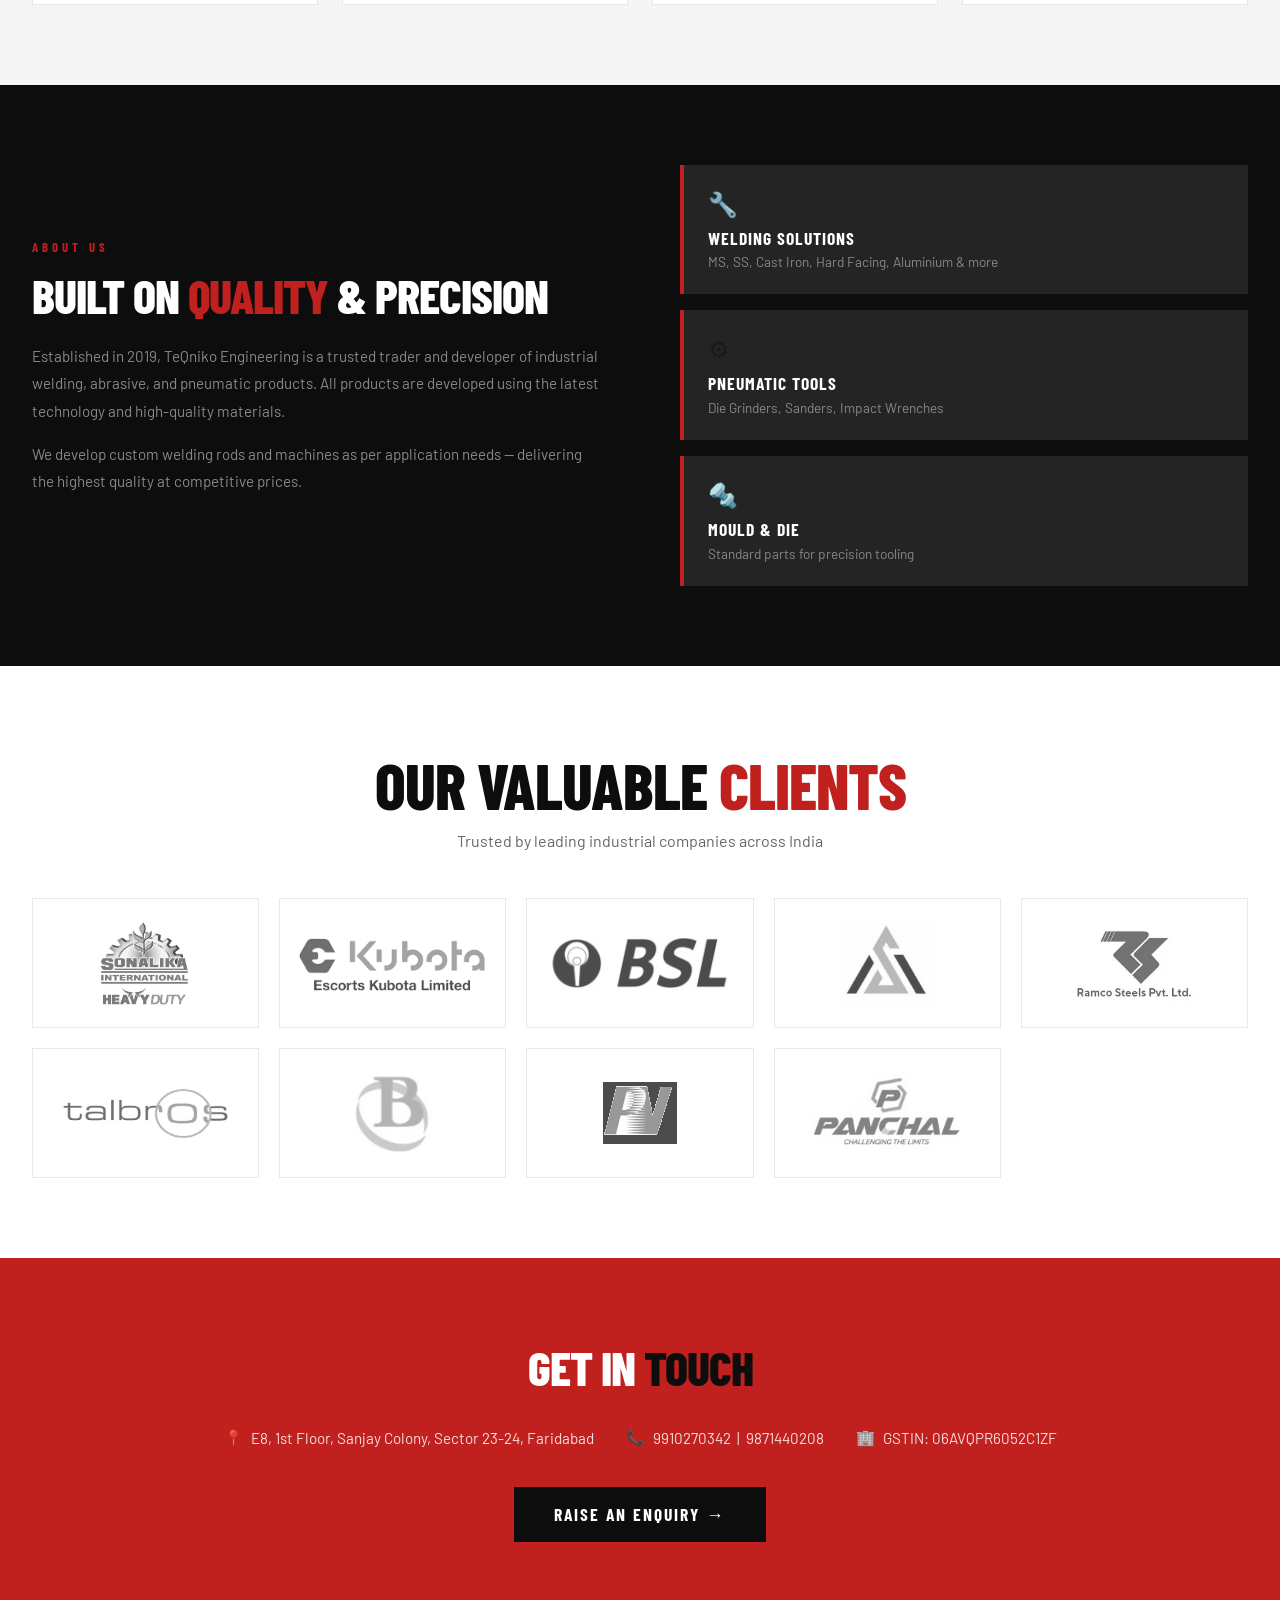
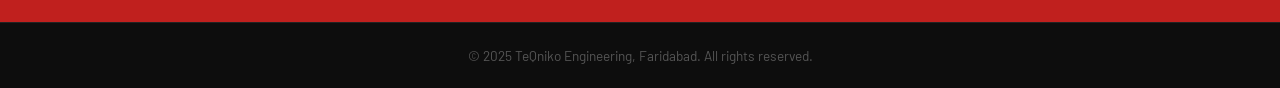
==== commit 3cbaea8d: "Remove stats from About section" ====
--- a/index.html
+++ b/index.html
@@ -12,24 +12,26 @@
 <!-- HEADER -->
 <header class="header">
   <div class="header-inner">
-    <div class="logo">
-      <div class="logo-icon">⚙</div>
-      <div class="logo-text">
-        <span class="logo-main">TeQniko</span>
-        <span class="logo-sub">ENGINEERING</span>
-      </div>
-    </div>
-    <nav class="nav">
+    <a href="#" class="logo">
+      <img src="images/logo-teqniko.png" alt="TeQniko Engineering" class="logo-img" />
+      <span class="logo-sub">ENGINEERING</span>
+    </a>
+    <nav class="nav" id="mainNav">
       <a href="#products">Products</a>
       <a href="#about">About</a>
       <a href="#customers">Clients</a>
       <a href="#contact">Contact</a>
     </nav>
-    <button class="cart-btn" onclick="window.location.href='cart.html'">
-      <span class="cart-icon">📋</span>
-      <span>Enquiry</span>
-      <span class="cart-count" id="cartCount">0</span>
-    </button>
+    <div class="header-right">
+      <button class="cart-btn" onclick="window.location.href='cart.html'">
+        <span class="cart-icon">📋</span>
+        <span>Enquiry</span>
+        <span class="cart-count" id="cartCount">0</span>
+      </button>
+      <button class="menu-toggle" id="menuToggle" aria-label="Toggle menu">
+        <span></span><span></span><span></span>
+      </button>
+    </div>
   </div>
 </header>
 
@@ -78,12 +80,7 @@
       <h2>Built on <span class="accent">Quality</span> & Precision</h2>
       <p>Established in 2019, TeQniko Engineering is a trusted trader and developer of industrial welding, abrasive, and pneumatic products. All products are developed using the latest technology and high-quality materials.</p>
       <p>We develop custom welding rods and machines as per application needs — delivering the highest quality at competitive prices.</p>
-      <div class="about-stats">
-        <div class="stat"><span>2019</span><label>Est.</label></div>
-        <div class="stat"><span>50+</span><label>Products</label></div>
-        <div class="stat"><span>10+</span><label>Clients</label></div>
-        <div class="stat"><span>4</span><label>Categories</label></div>
-      </div>
+
     </div>
     <div class="about-visual">
       <div class="about-card">
@@ -112,14 +109,15 @@
     <p>Trusted by leading industrial companies across India</p>
   </div>
   <div class="clients-grid">
-    <div class="client-card">Sonalika International</div>
-    <div class="client-card">Escorts Kubota Ltd.</div>
-    <div class="client-card">BSL</div>
-    <div class="client-card">Saket Fabs</div>
-    <div class="client-card">Ramco Steels Pvt. Ltd.</div>
-    <div class="client-card">Talbros</div>
-    <div class="client-card">Pranav Vikas India</div>
-    <div class="client-card">Panchal Engineering</div>
+    <div class="client-card"><img src="images/logo-sonalika.png" alt="Sonalika International" /></div>
+    <div class="client-card"><img src="images/logo-kubota.png" alt="Escorts Kubota Limited" /></div>
+    <div class="client-card"><img src="images/logo-bsl.png" alt="BSL" /></div>
+    <div class="client-card"><img src="images/logo-saket.png" alt="Saket Fabs" /></div>
+    <div class="client-card"><img src="images/logo-ramco.png" alt="Ramco Steels Pvt. Ltd." /></div>
+    <div class="client-card"><img src="images/logo-talbros.png" alt="Talbros" /></div>
+    <div class="client-card"><img src="images/logo-bharat.png" alt="Client" /></div>
+    <div class="client-card"><img src="images/logo-pranav.png" alt="Pranav Vikas India Pvt. Ltd." /></div>
+    <div class="client-card"><img src="images/logo-panchal.png" alt="Panchal" /></div>
   </div>
 </section>
 
--- a/style.css
+++ b/style.css
@@ -52,16 +52,36 @@
   gap: 2rem;
 }
 
+.header-right {
+  display: flex;
+  align-items: center;
+  gap: 0.75rem;
+}
+
 .logo {
   display: flex;
   align-items: center;
-  gap: 0.75rem;
-}
-
-.logo-icon {
-  font-size: 2rem;
+  gap: 0.85rem;
+  text-decoration: none;
+}
+
+.logo-img {
+  height: 44px;
+  width: auto;
+  object-fit: contain;
+  background: white;
+  padding: 4px 8px;
+  border-radius: 4px;
+}
+
+.logo .logo-sub {
+  font-family: var(--font-display);
+  font-size: 0.72rem;
+  font-weight: 700;
   color: var(--red);
-  animation: spin-slow 8s linear infinite;
+  letter-spacing: 5px;
+  border-left: 2px solid var(--red);
+  padding-left: 0.85rem;
 }
 
 @keyframes spin-slow {
@@ -359,19 +379,31 @@
 
 .product-img {
   width: 100%;
-  height: 200px;
-  object-fit: cover;
-  background: #f0f0f0;
+  height: 210px;
+  background: #fafafa;
   display: flex;
   align-items: center;
   justify-content: center;
-  font-size: 4rem;
+  padding: 1rem;
+  border-bottom: 1px solid var(--grey2);
+  overflow: hidden;
+  transition: background 0.25s ease;
 }
 
 .product-img img {
-  width: 100%;
-  height: 100%;
-  object-fit: cover;
+  max-width: 100%;
+  max-height: 100%;
+  object-fit: contain;
+  transition: transform 0.35s ease;
+  filter: drop-shadow(0 4px 12px rgba(0,0,0,0.08));
+}
+
+.product-card:hover .product-img img {
+  transform: scale(1.06);
+}
+
+.product-card:hover .product-img {
+  background: #f3f3f3;
 }
 
 .product-body {
@@ -535,26 +567,40 @@
   max-width: 1280px;
   margin: 0 auto;
   display: grid;
-  grid-template-columns: repeat(auto-fill, minmax(180px, 1fr));
-  gap: 1rem;
+  grid-template-columns: repeat(auto-fill, minmax(190px, 1fr));
+  gap: 1.25rem;
 }
 
 .client-card {
-  border: 2px solid var(--grey2);
-  padding: 1.5rem 1rem;
-  text-align: center;
-  font-family: var(--font-display);
-  font-size: 0.9rem;
-  font-weight: 700;
-  letter-spacing: 1px;
-  color: var(--text-light);
-  text-transform: uppercase;
-  transition: all 0.2s;
+  background: white;
+  border: 1px solid var(--grey2);
+  height: 130px;
+  display: flex;
+  align-items: center;
+  justify-content: center;
+  padding: 1.25rem 1rem;
+  transition: transform 0.25s ease, border-color 0.25s ease, box-shadow 0.25s ease;
+}
+
+.client-card img {
+  max-width: 100%;
+  max-height: 100%;
+  object-fit: contain;
+  filter: grayscale(100%);
+  opacity: 0.7;
+  transition: filter 0.3s ease, opacity 0.3s ease, transform 0.3s ease;
 }
 
 .client-card:hover {
   border-color: var(--red);
-  color: var(--red);
+  transform: translateY(-4px);
+  box-shadow: 0 12px 28px rgba(0,0,0,0.08);
+}
+
+.client-card:hover img {
+  filter: grayscale(0%);
+  opacity: 1;
+  transform: scale(1.05);
 }
 
 /* ====== CONTACT ====== */
@@ -683,9 +729,21 @@
 }
 
 .cart-item-icon {
-  font-size: 2rem;
-  width: 50px;
-  text-align: center;
+  width: 56px;
+  height: 56px;
+  flex-shrink: 0;
+  background: #fafafa;
+  border: 1px solid var(--grey2);
+  display: flex;
+  align-items: center;
+  justify-content: center;
+  padding: 4px;
+}
+
+.cart-item-icon img {
+  max-width: 100%;
+  max-height: 100%;
+  object-fit: contain;
 }
 
 .cart-item-info { flex: 1; }
@@ -925,16 +983,175 @@
 }
 
 /* ====== RESPONSIVE ====== */
+
+/* Mobile menu toggle - hidden by default on desktop */
+.menu-toggle {
+  display: none;
+  background: none;
+  border: none;
+  color: white;
+  cursor: pointer;
+  width: 40px;
+  height: 40px;
+  padding: 0;
+  flex-direction: column;
+  justify-content: center;
+  align-items: center;
+  gap: 5px;
+}
+
+.menu-toggle span {
+  display: block;
+  width: 24px;
+  height: 2px;
+  background: white;
+  transition: transform 0.25s ease, opacity 0.2s ease;
+}
+
+.menu-toggle.open span:nth-child(1) { transform: translateY(7px) rotate(45deg); }
+.menu-toggle.open span:nth-child(2) { opacity: 0; }
+.menu-toggle.open span:nth-child(3) { transform: translateY(-7px) rotate(-45deg); }
+
+/* ===== TABLETS & SMALL LAPTOPS ===== */
+@media (max-width: 1024px) {
+  .header-inner { padding: 0 1.25rem; gap: 1rem; }
+  .nav { gap: 1.25rem; }
+  .nav a { font-size: 0.9rem; }
+  .hero { padding: 3rem 1.5rem; min-height: 72vh; }
+  .hero-visual { width: 280px; height: 280px; right: 3%; }
+  .hero-visual .c1 { width: 240px; height: 240px; top: 20px; left: 20px; }
+  .hero-visual .c2 { width: 160px; height: 160px; top: 60px; left: 60px; }
+  .hero-visual .c3 { width: 80px; height: 80px; top: 100px; left: 100px; }
+  .products-section, .about-section, .clients-section, .contact-section { padding: 4rem 1.5rem; }
+  .about-inner { gap: 3rem; }
+  .products-grid { grid-template-columns: repeat(auto-fill, minmax(220px, 1fr)); gap: 1.25rem; }
+  .clients-grid { grid-template-columns: repeat(auto-fill, minmax(170px, 1fr)); }
+}
+
+/* ===== TABLETS (portrait) & LARGE PHONES ===== */
 @media (max-width: 900px) {
-  .nav { display: none; }
+  .header-inner { height: 60px; padding: 0 1rem; }
+  .logo-img { height: 36px; padding: 3px 6px; }
+  .logo .logo-sub { font-size: 0.6rem; letter-spacing: 3px; padding-left: 0.6rem; }
+
+  .menu-toggle { display: flex; }
+  .nav {
+    position: fixed;
+    top: 60px;
+    left: 0;
+    right: 0;
+    flex-direction: column;
+    background: var(--black);
+    border-top: 1px solid #222;
+    border-bottom: 3px solid var(--red);
+    padding: 1.5rem;
+    gap: 1.5rem;
+    transform: translateY(-150%);
+    transition: transform 0.3s ease;
+    z-index: 99;
+  }
+  .nav.open { transform: translateY(0); }
+  .nav a { font-size: 1.05rem; padding: 0.25rem 0; }
+
+  .cart-btn { padding: 0.45rem 0.9rem; font-size: 0.9rem; }
+  .cart-btn span:nth-child(2) { display: none; }
+  .cart-count { width: 18px; height: 18px; font-size: 0.7rem; }
+
+  .hero { min-height: auto; padding: 3rem 1.25rem 4rem; }
   .hero-visual { display: none; }
-  .about-inner { grid-template-columns: 1fr; gap: 2rem; }
-  .cart-container { grid-template-columns: 1fr; }
+  .hero-title { font-size: clamp(3rem, 11vw, 5rem); }
+  .hero-desc { font-size: 0.95rem; }
+  .hero-cta { padding: 0.85rem 2rem; font-size: 1rem; }
+
+  .section-header h2 { font-size: clamp(2rem, 6vw, 3rem); }
+  .filter-bar { gap: 0.5rem; }
+  .filter-btn { padding: 0.5rem 1rem; font-size: 0.82rem; letter-spacing: 0.5px; }
+
+  .about-inner { grid-template-columns: 1fr; gap: 2.5rem; }
+  .about-text h2 { font-size: clamp(2rem, 6vw, 2.5rem); }
+
+  .cart-container { grid-template-columns: 1fr; gap: 2rem; }
   .form-row { grid-template-columns: 1fr; }
-}
-
+  .cart-main { padding: 2rem 1rem; }
+
+  .contact-inner h2 { font-size: clamp(2rem, 6vw, 2.5rem); }
+  .contact-details { gap: 1rem; flex-direction: column; align-items: center; }
+}
+
+/* ===== PHONES ===== */
 @media (max-width: 600px) {
-  .hero-title { font-size: 3.5rem; }
-  .about-stats { gap: 1.5rem; }
-  .products-grid { grid-template-columns: 1fr 1fr; }
-}
+  .header-inner { padding: 0 0.85rem; }
+  .logo { gap: 0.5rem; }
+  .logo-img { height: 32px; padding: 3px 5px; }
+  .logo .logo-sub { display: none; }
+
+  .hero { padding: 2.5rem 1rem 3rem; }
+  .hero-tag { font-size: 0.7rem; letter-spacing: 2px; margin-bottom: 1rem; }
+  .hero-title { font-size: clamp(2.5rem, 13vw, 4rem); margin-bottom: 1.25rem; }
+  .hero-desc { font-size: 0.9rem; margin-bottom: 1.75rem; }
+  .hero-cta { width: 100%; text-align: center; padding: 0.95rem 1rem; font-size: 0.95rem; letter-spacing: 1.5px; }
+
+  .products-section, .about-section, .clients-section, .contact-section { padding: 3rem 1rem; }
+  .section-header { margin-bottom: 2rem; }
+  .filter-bar { margin-bottom: 2rem; overflow-x: auto; flex-wrap: nowrap; justify-content: flex-start; padding-bottom: 0.5rem; scrollbar-width: thin; -webkit-overflow-scrolling: touch; }
+  .filter-btn { flex-shrink: 0; padding: 0.5rem 0.9rem; font-size: 0.78rem; }
+
+  .products-grid { grid-template-columns: 1fr 1fr; gap: 0.85rem; }
+  .product-img { height: 150px; padding: 0.6rem; }
+  .product-body { padding: 0.85rem; }
+  .product-cat { font-size: 0.62rem; letter-spacing: 1.5px; }
+  .product-name { font-size: 1rem; }
+  .product-spec { font-size: 0.72rem; min-height: 2.4rem; margin-bottom: 0.75rem; }
+  .add-btn { padding: 0.6rem; font-size: 0.82rem; letter-spacing: 0.5px; }
+
+  .about-section { padding: 3rem 1rem; }
+  .about-text h2 { font-size: 2rem; }
+  .about-stats { gap: 1rem; flex-wrap: wrap; }
+  .stat span { font-size: 1.85rem; }
+  .stat label { font-size: 0.7rem; letter-spacing: 1.5px; }
+  .about-card { padding: 1.1rem; }
+  .about-card h3 { font-size: 1rem; }
+  .about-card p { font-size: 0.8rem; }
+
+  .clients-grid { grid-template-columns: repeat(2, 1fr); gap: 0.75rem; }
+  .client-card { height: 95px; padding: 0.8rem; }
+
+  .contact-inner h2 { font-size: 1.85rem; margin-bottom: 1.5rem; }
+  .contact-item { font-size: 0.85rem; text-align: center; flex-wrap: wrap; justify-content: center; }
+
+  .toast { left: 1rem; right: 1rem; bottom: 1rem; padding: 0.85rem 1rem; font-size: 0.9rem; }
+
+  /* Cart page mobile */
+  .cart-title { font-size: 1.55rem; }
+  .cart-subtitle { font-size: 0.85rem; }
+  .cart-item { padding: 0.75rem 0.9rem; gap: 0.75rem; }
+  .cart-item-icon { width: 48px; height: 48px; }
+  .cart-item-name { font-size: 0.9rem; }
+  .cart-item-cat { font-size: 0.7rem; }
+  .cart-actions { flex-wrap: wrap; }
+  .add-more-btn, .clear-btn { flex: 1; text-align: center; font-size: 0.8rem; padding: 0.55rem 0.85rem; }
+  .enquiry-form { padding: 1.25rem; }
+  .form-group label { font-size: 0.78rem; }
+  .form-group input, .form-group textarea { padding: 0.7rem 0.85rem; font-size: 0.9rem; }
+  .submit-btn { font-size: 1.05rem; padding: 1rem; letter-spacing: 1.5px; }
+
+  /* Thank you page mobile */
+  .ty-card { padding: 2rem 1.25rem; }
+  .ty-card h1 { font-size: 2rem; }
+  .ty-icon { font-size: 3rem; }
+  .ty-msg { font-size: 0.88rem; }
+  .ty-details { padding: 1rem; }
+  .ty-row { font-size: 0.82rem; flex-direction: column; gap: 0.15rem; padding: 0.6rem 0; }
+  .ty-row strong { font-weight: 700; }
+}
+
+/* ===== EXTRA SMALL PHONES ===== */
+@media (max-width: 380px) {
+  .hero-title { font-size: clamp(2.1rem, 14vw, 3rem); }
+  .products-grid { grid-template-columns: 1fr; gap: 1rem; }
+  .product-img { height: 200px; }
+  .clients-grid { grid-template-columns: 1fr; }
+  .client-card { height: 110px; }
+  .about-stats { gap: 0.85rem; }
+  .stat span { font-size: 1.6rem; }
+}
